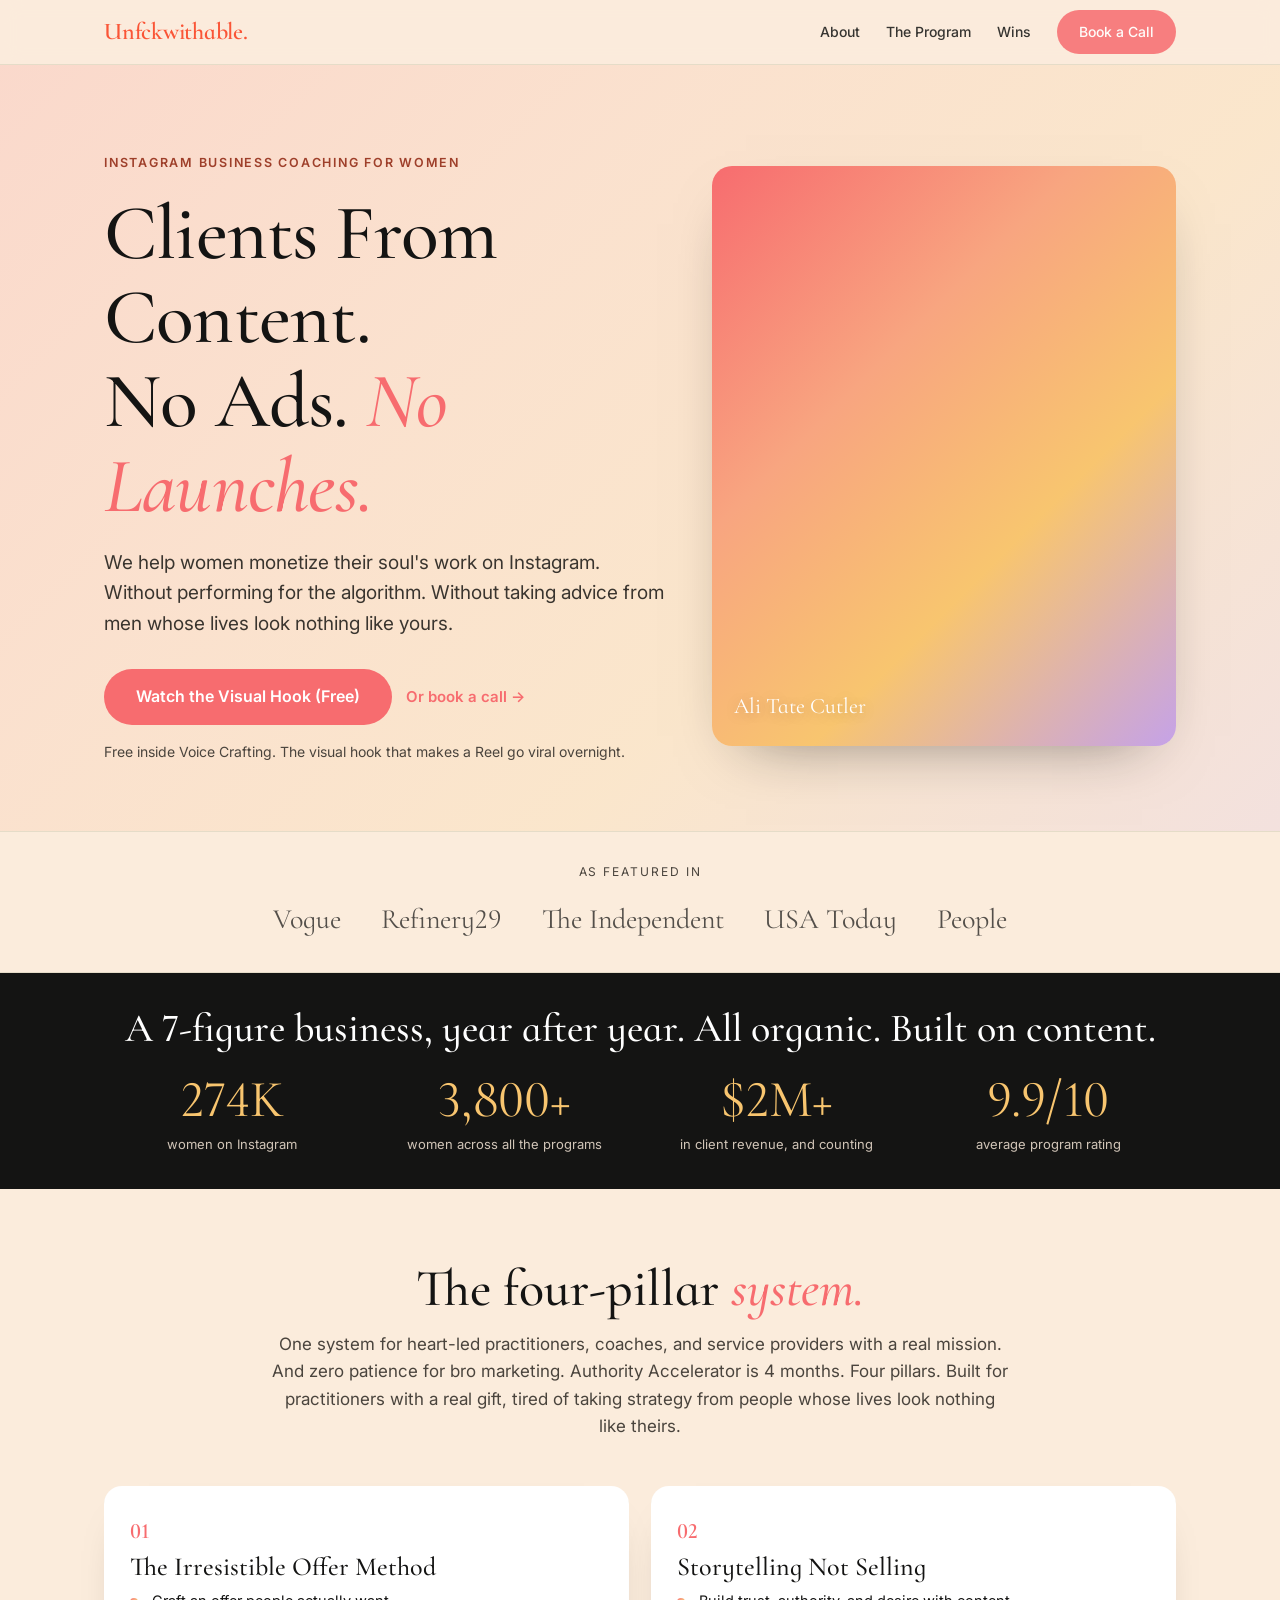
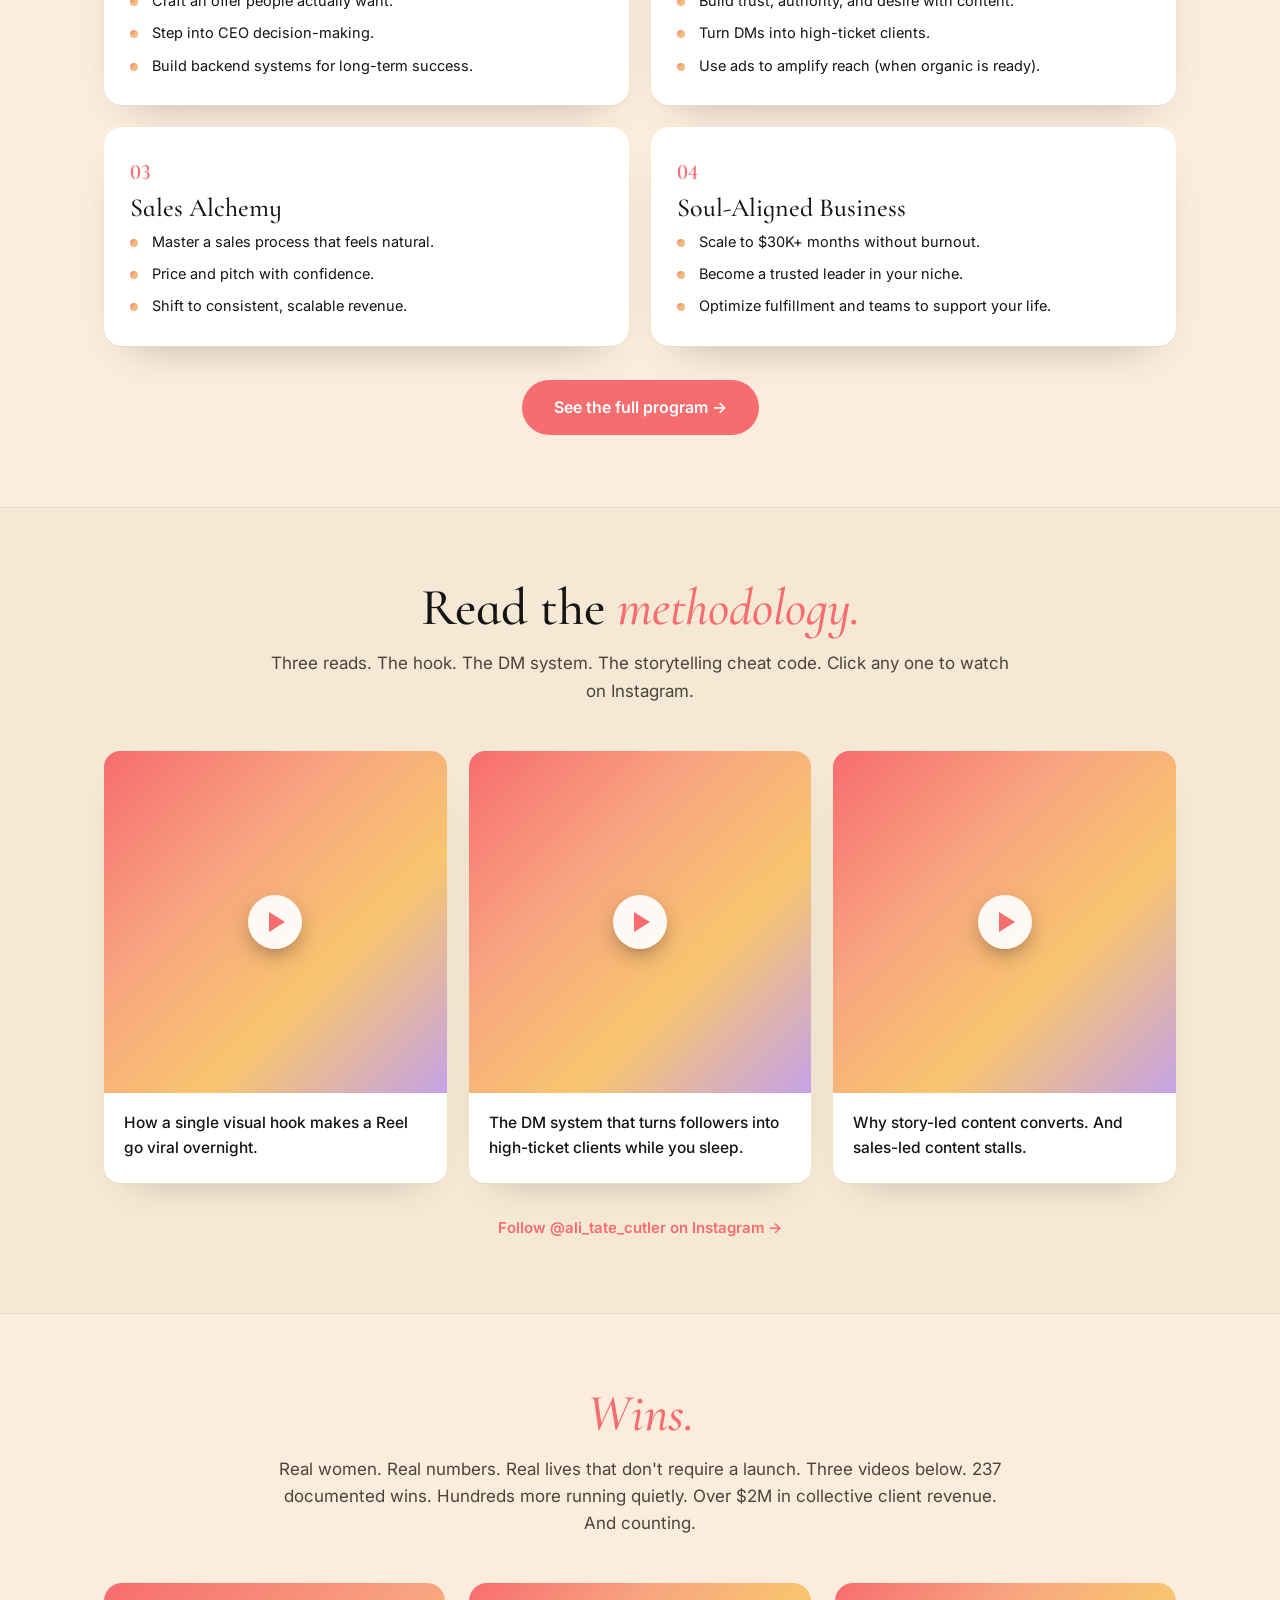
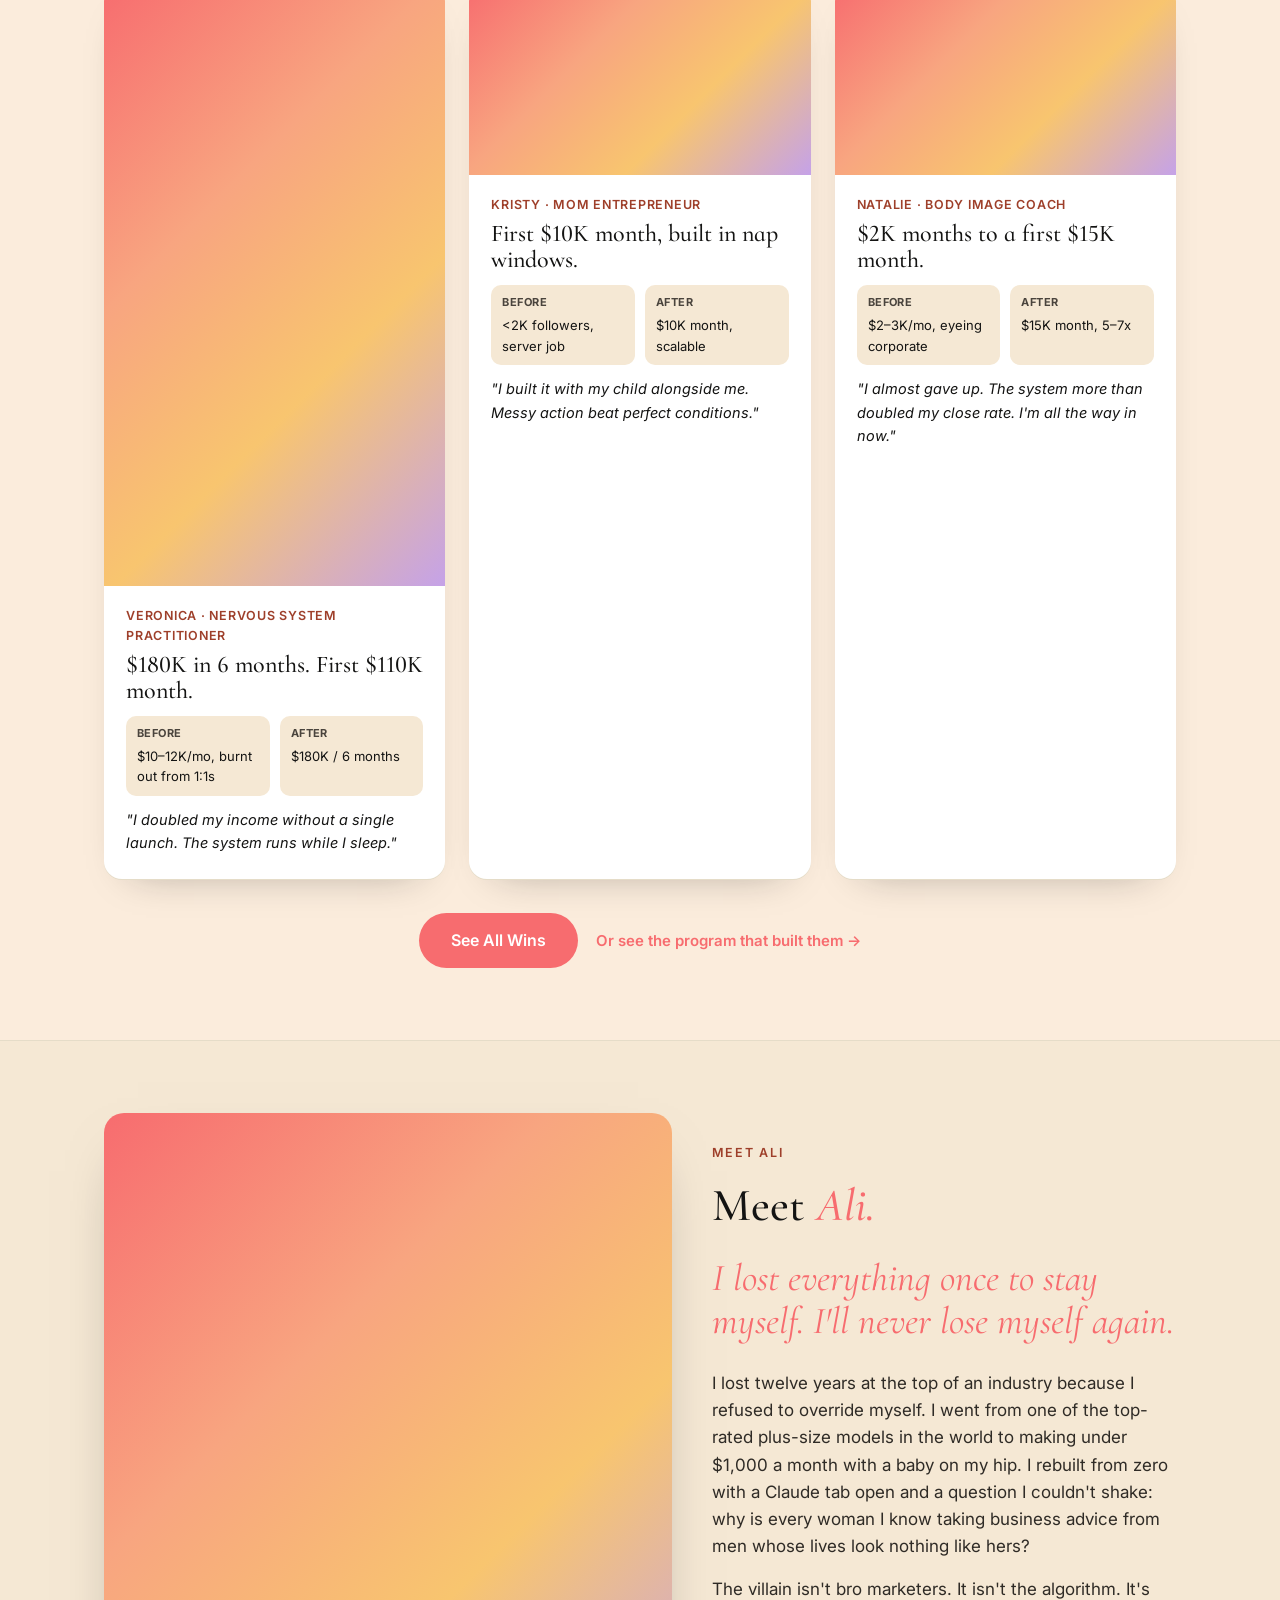
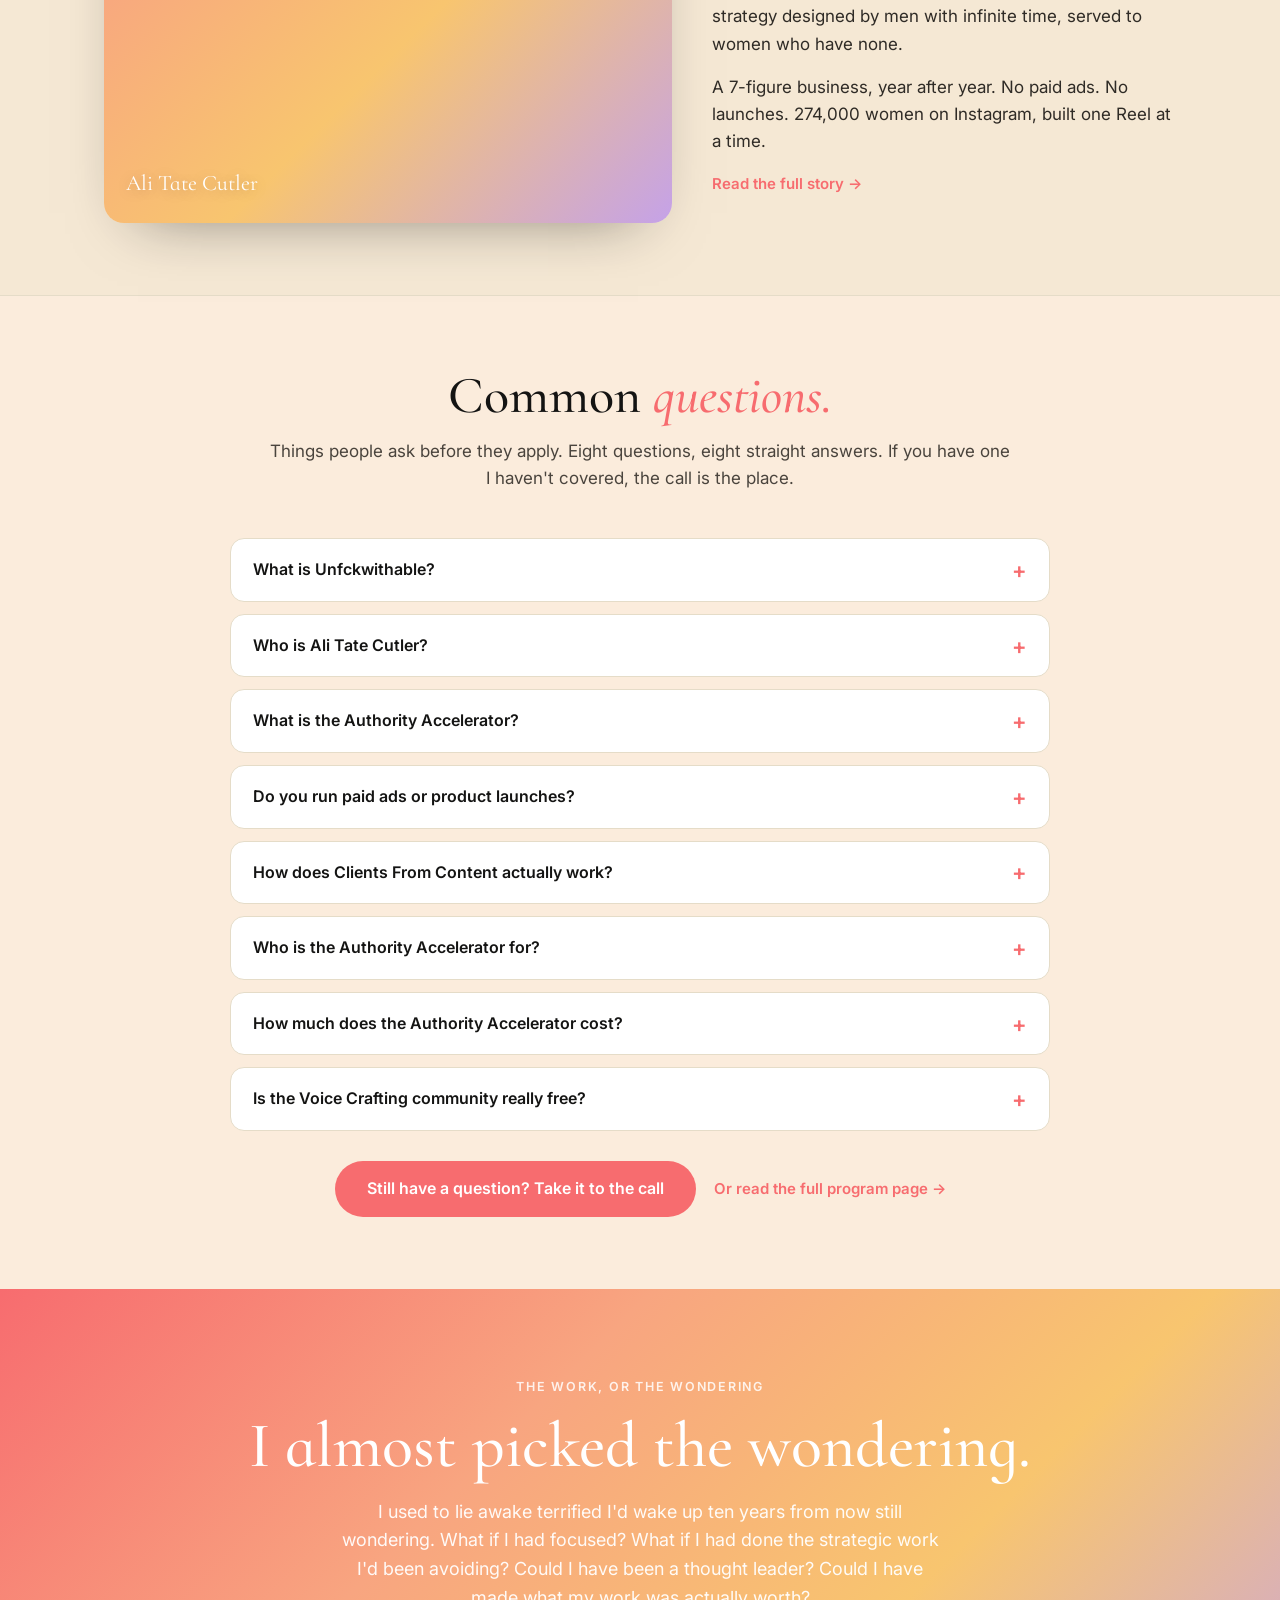
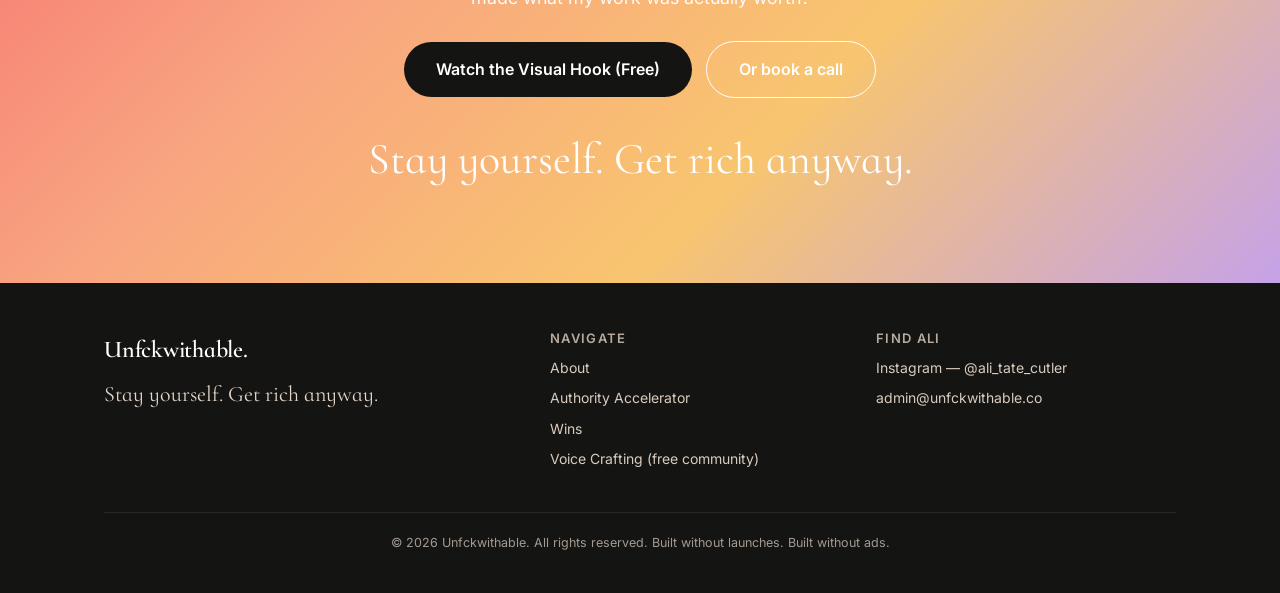
==== index.html @ 618f8e87 "Add files via upload" ====
<!DOCTYPE html>
<html lang="en">
<head>
<meta charset="utf-8">
<meta name="viewport" content="width=device-width, initial-scale=1">
<title>Clients From Content. No Ads. No Launches. | Unfckwithable.</title>
<meta name="description" content="Ali Tate Cutler is the Instagram business coach who built a 7-figure business without ads or launches. Get clients from content. Free training inside.">
<link rel="canonical" href="https://unfckwithable.co/">
<meta name="robots" content="index, follow, max-image-preview:large">
<meta property="og:type" content="website">
<meta property="og:site_name" content="Unfckwithable.">
<meta property="og:title" content="Clients From Content. No Ads. No Launches.">
<meta property="og:description" content="We help women monetize their soul's work on Instagram. No launches. No ads. Over $2M in collective client revenue.">
<meta property="og:url" content="https://unfckwithable.co/">
<meta property="og:image" content="https://unfckwithable.co/og/home.jpg">
<meta name="twitter:card" content="summary_large_image">
<link rel="preconnect" href="https://fonts.googleapis.com">
<link rel="preconnect" href="https://fonts.gstatic.com" crossorigin>
<link href="https://fonts.googleapis.com/css2?family=Cormorant+Infant:ital,wght@0,400;0,500;0,600;1,400;1,500&family=Inter:wght@400;500;600;700&display=swap" rel="stylesheet">
<link rel="stylesheet" href="/styles.css">
<script type="application/ld+json">
{
  "@context":"https://schema.org",
  "@graph":[
    {"@type":"Organization","@id":"https://unfckwithable.co/#organization","name":"Unfckwithable.","url":"https://unfckwithable.co","email":"admin@unfckwithable.co","description":"Instagram-led business school for women. We help women monetize their soul's work on Instagram without launches and without ads.","founder":{"@type":"Person","@id":"https://unfckwithable.co/about#ali"},"sameAs":["https://instagram.com/ali_tate_cutler"]},
    {"@type":"Person","@id":"https://unfckwithable.co/about#ali","name":"Ali Tate Cutler","alternateName":["Ali Tate","Ali Cutler"],"jobTitle":"Instagram Business Coach, Founder of Unfckwithable","description":"Instagram business coach who built a 7-figure business without paid ads or product launches. Former top plus-size model, part of the first wave of Victoria's Secret models expanding their image, featured in Vogue, Refinery29, The Independent, USA Today, and People.","knowsAbout":["Instagram marketing","content marketing","women entrepreneurship","organic lead generation","personal branding"],"worksFor":{"@id":"https://unfckwithable.co/#organization"},"sameAs":["https://instagram.com/ali_tate_cutler"]},
    {"@type":"WebSite","@id":"https://unfckwithable.co/#website","url":"https://unfckwithable.co","name":"Unfckwithable.","publisher":{"@id":"https://unfckwithable.co/#organization"}},
    {"@type":"FAQPage","mainEntity":[
      {"@type":"Question","name":"What is Unfckwithable?","acceptedAnswer":{"@type":"Answer","text":"Unfckwithable is a sovereignty brand for women operators. It's an Instagram-led business school where women learn to monetize their soul's work without launching, running ads, or performing for the algorithm. Founded by Ali Tate Cutler."}},
      {"@type":"Question","name":"Who is Ali Tate Cutler?","acceptedAnswer":{"@type":"Answer","text":"Ali Tate Cutler is the Instagram business coach who built Unfckwithable to a 7-figure business in 24 months without paid ads or product launches. She has 274,000 women on Instagram and runs the Authority Accelerator program. Featured in Vogue, Refinery29, The Independent, USA Today, and People."}},
      {"@type":"Question","name":"What is the Authority Accelerator?","acceptedAnswer":{"@type":"Answer","text":"Authority Accelerator is a 4-month Instagram business coaching program for women solopreneurs. It is built around four pillars: The Irresistible Offer Method, Storytelling Not Selling, Sales Alchemy, and Soul-Aligned Business. 300+ women have completed it with a 9.9/10 average rating."}},
      {"@type":"Question","name":"Do you run paid ads or product launches?","acceptedAnswer":{"@type":"Answer","text":"No. The entire Unfckwithable brand was built without paid ads and without launches. Clients come from content, not from launches."}},
      {"@type":"Question","name":"How does Clients From Content actually work?","acceptedAnswer":{"@type":"Answer","text":"Clients From Content is the no-launch operating model used inside Authority Accelerator. The four pillars work together: an irresistible offer, story-led content, sales without bro marketing, and a soul-aligned business that scales. Sales calls come directly from content. No launches. No ads."}},
      {"@type":"Question","name":"Who is the Authority Accelerator for?","acceptedAnswer":{"@type":"Answer","text":"Heart-led practitioners, coaches, and service providers with a real gift. Coaches, healers, somatic practitioners, fertility specialists, copywriters, designers, and consultants with at least one paying client behind them."}},
      {"@type":"Question","name":"How much does the Authority Accelerator cost?","acceptedAnswer":{"@type":"Answer","text":"Pricing is shared on the call. The program is application-based. Apply through the form on the program page and we send the qualifying questionnaire before the call."}},
      {"@type":"Question","name":"Is the Voice Crafting community really free?","acceptedAnswer":{"@type":"Answer","text":"Yes. Voice Crafting is the free Skool community where Ali shares trainings including The Visual Hook, Front Door / Back Door messaging, and Storytelling Not Selling. 3,500+ women are inside. No credit card required."}}
    ]}
  ]
}
</script>
</head>
<body>

<nav class="site">
  <div class="nav-in">
    <a href="/" class="mark">Unfckwithable.</a>
    <button class="navtoggle" aria-label="Menu">&#9776;</button>
    <div class="nav-links">
      <a href="/about">About</a>
      <a href="/authority-accelerator">The Program</a>
      <a href="/wins">Wins</a>
      <a href="https://api.leadconnectorhq.com/widget/bookings/alexandra-discovery-45min" class="btn nav-cta">Book a Call</a>
    </div>
  </div>
</nav>

<header class="hero">
  <div class="wrap">
    <div class="hero-grid">
      <div>
        <span class="eyebrow">Instagram business coaching for women</span>
        <h1>Clients From Content.<br>No Ads. <span class="accent">No Launches.</span></h1>
        <p class="sub">We help women monetize their soul's work on Instagram. Without performing for the algorithm. Without taking advice from men whose lives look nothing like yours.</p>
        <div class="hero-cta">
          <a href="https://www.skool.com/voicecrafting-3564/about" class="btn btn-lg">Watch the Visual Hook (Free)</a>
          <a href="https://api.leadconnectorhq.com/widget/bookings/alexandra-discovery-45min" class="textlink">Or book a call &rarr;</a>
        </div>
        <p class="hero-note">Free inside Voice Crafting. The visual hook that makes a Reel go viral overnight.</p>
      </div>
      <div class="portrait">
        <img src="/photos/cutouts/desert-mom-baby-hero.webp" alt="Ali Tate Cutler, founder of Unfckwithable, holding her son in the desert">
        <div class="ph"><span>Ali Tate Cutler</span></div>
      </div>
    </div>
  </div>
</header>

<div class="press">
  <div class="wrap">
    <div class="label">As featured in</div>
    <div class="press-logos"><span>Vogue</span><span>Refinery29</span><span>The Independent</span><span>USA Today</span><span>People</span></div>
  </div>
</div>

<div class="proof">
  <div class="wrap">
    <h2>A 7-figure business, year after year. All organic. Built on content.</h2>
    <div class="proof-grid">
      <div><div class="n">274K</div><div class="l">women on Instagram</div></div>
      <div><div class="n">3,800+</div><div class="l">women across all the programs</div></div>
      <div><div class="n">$2M+</div><div class="l">in client revenue, and counting</div></div>
      <div><div class="n">9.9/10</div><div class="l">average program rating</div></div>
    </div>
  </div>
</div>

<section>
  <div class="wrap">
    <div class="sec-head">
      <h2>The four-pillar <span class="accent">system.</span></h2>
      <p>One system for heart-led practitioners, coaches, and service providers with a real mission. And zero patience for bro marketing. Authority Accelerator is 4 months. Four pillars. Built for practitioners with a real gift, tired of taking strategy from people whose lives look nothing like theirs.</p>
    </div>
    <div class="pillars">
      <div class="pillar"><div class="pnum">01</div><h3>The Irresistible Offer Method</h3><ul><li>Craft an offer people actually want.</li><li>Step into CEO decision-making.</li><li>Build backend systems for long-term success.</li></ul></div>
      <div class="pillar"><div class="pnum">02</div><h3>Storytelling Not Selling</h3><ul><li>Build trust, authority, and desire with content.</li><li>Turn DMs into high-ticket clients.</li><li>Use ads to amplify reach (when organic is ready).</li></ul></div>
      <div class="pillar"><div class="pnum">03</div><h3>Sales Alchemy</h3><ul><li>Master a sales process that feels natural.</li><li>Price and pitch with confidence.</li><li>Shift to consistent, scalable revenue.</li></ul></div>
      <div class="pillar"><div class="pnum">04</div><h3>Soul-Aligned Business</h3><ul><li>Scale to $30K+ months without burnout.</li><li>Become a trusted leader in your niche.</li><li>Optimize fulfillment and teams to support your life.</li></ul></div>
    </div>
    <div class="center" style="margin-top:34px"><a href="/authority-accelerator" class="btn btn-lg">See the full program &rarr;</a></div>
  </div>
</section>

<section class="bone">
  <div class="wrap">
    <div class="sec-head">
      <h2>Read the <span class="accent">methodology.</span></h2>
      <p>Three reads. The hook. The DM system. The storytelling cheat code. Click any one to watch on Instagram.</p>
    </div>
    <div class="reads">
      <a class="read" href="https://www.instagram.com/reel/DOtOSGQjtVx/"><div class="rimg"><img src="/photos/approved/ivory-pinstripe.jpg" alt="Ali Tate Cutler in an ivory pinstripe suit"><div class="rplay"></div></div><div class="rbody">How a single visual hook makes a Reel go viral overnight.</div></a>
      <a class="read" href="https://www.instagram.com/reel/DWzDg2oDr4M/"><div class="rimg"><img src="/photos/approved/black-bustier-stairs.jpg" alt="Ali Tate Cutler in a black bustier on pine stairs"><div class="rplay"></div></div><div class="rbody">The DM system that turns followers into high-ticket clients while you sleep.</div></a>
      <a class="read" href="https://www.instagram.com/reel/DTN48PsDm6d/"><div class="rimg"><img src="/photos/approved/denim-boots-studio.jpg" alt="Ali Tate Cutler in a denim shirt and boots, studio editorial"><div class="rplay"></div></div><div class="rbody">Why story-led content converts. And sales-led content stalls.</div></a>
    </div>
    <div class="center" style="margin-top:32px"><a href="https://instagram.com/ali_tate_cutler" class="textlink">Follow @ali_tate_cutler on Instagram &rarr;</a></div>
  </div>
</section>

<section>
  <div class="wrap">
    <div class="sec-head">
      <h2><span class="accent">Wins.</span></h2>
      <p>Real women. Real numbers. Real lives that don't require a launch. Three videos below. 237 documented wins. Hundreds more running quietly. Over $2M in collective client revenue. And counting.</p>
    </div>
    <div class="wins3">
      <article class="wincard">
        <div class="media" style="aspect-ratio:1280/2261"><iframe loading="lazy" src="https://player.vimeo.com/video/1113634108?h=72a4a84b4d&title=0&byline=0&portrait=0&dnt=1" title="Veronica case study" allow="fullscreen; picture-in-picture" allowfullscreen></iframe></div>
        <div class="body"><div class="who">Veronica &middot; Nervous System Practitioner</div><h3>$180K in 6 months. First $110K month.</h3><div class="ba"><div><span class="k">Before</span>$10&ndash;12K/mo, burnt out from 1:1s</div><div><span class="k">After</span>$180K / 6 months</div></div><div class="quote">"I doubled my income without a single launch. The system runs while I sleep."</div></div>
      </article>
      <article class="wincard">
        <div class="media"><iframe loading="lazy" src="https://player.vimeo.com/video/1176052543?h=6fcefdecab&title=0&byline=0&portrait=0&dnt=1" title="Kristy case study" allow="fullscreen; picture-in-picture" allowfullscreen></iframe></div>
        <div class="body"><div class="who">Kristy &middot; Mom Entrepreneur</div><h3>First $10K month, built in nap windows.</h3><div class="ba"><div><span class="k">Before</span>&lt;2K followers, server job</div><div><span class="k">After</span>$10K month, scalable</div></div><div class="quote">"I built it with my child alongside me. Messy action beat perfect conditions."</div></div>
      </article>
      <article class="wincard">
        <div class="media"><iframe loading="lazy" src="https://player.vimeo.com/video/1184960800?h=1714ccabae&title=0&byline=0&portrait=0&dnt=1" title="Natalie case study" allow="fullscreen; picture-in-picture" allowfullscreen></iframe></div>
        <div class="body"><div class="who">Natalie &middot; Body Image Coach</div><h3>$2K months to a first $15K month.</h3><div class="ba"><div><span class="k">Before</span>$2&ndash;3K/mo, eyeing corporate</div><div><span class="k">After</span>$15K month, 5&ndash;7x</div></div><div class="quote">"I almost gave up. The system more than doubled my close rate. I'm all the way in now."</div></div>
      </article>
    </div>
    <div class="center" style="margin-top:34px">
      <a href="/wins" class="btn btn-lg">See All Wins</a>
      <a href="/authority-accelerator" class="textlink" style="margin-left:14px">Or see the program that built them &rarr;</a>
    </div>
  </div>
</section>

<section class="bone">
  <div class="wrap">
    <div class="hero-grid">
      <div class="portrait">
        <img src="/photos/approved/emerald-green-kids.jpg" alt="Ali Tate Cutler in an emerald green dress with her two children">
        <div class="ph"><span>Ali Tate Cutler</span></div>
      </div>
      <div class="prose">
        <span class="eyebrow">Meet Ali</span>
        <h2>Meet <span class="accent">Ali.</span></h2>
        <p class="pull">I lost everything once to stay myself. I'll never lose myself again.</p>
        <p>I lost twelve years at the top of an industry because I refused to override myself. I went from one of the top-rated plus-size models in the world to making under $1,000 a month with a baby on my hip. I rebuilt from zero with a Claude tab open and a question I couldn't shake: why is every woman I know taking business advice from men whose lives look nothing like hers?</p>
        <p>The villain isn't bro marketers. It isn't the algorithm. It's strategy designed by men with infinite time, served to women who have none.</p>
        <p>A 7-figure business, year after year. No paid ads. No launches. 274,000 women on Instagram, built one Reel at a time.</p>
        <a href="/about" class="textlink">Read the full story &rarr;</a>
      </div>
    </div>
  </div>
</section>

<section>
  <div class="wrap">
    <div class="sec-head">
      <h2>Common <span class="accent">questions.</span></h2>
      <p>Things people ask before they apply. Eight questions, eight straight answers. If you have one I haven't covered, the call is the place.</p>
    </div>
    <div class="faq">
      <details><summary>What is Unfckwithable?</summary><div class="fa">Unfckwithable is a sovereignty brand for women operators. It's an Instagram-led business school where women learn to monetize their soul's work without launching, running ads, or performing for the algorithm. Founded by Ali Tate Cutler.</div></details>
      <details><summary>Who is Ali Tate Cutler?</summary><div class="fa">Ali Tate Cutler is the Instagram business coach who built Unfckwithable to a 7-figure business in 24 months without paid ads or product launches. She has 274,000 women on Instagram and runs the Authority Accelerator program. Featured in Vogue, Refinery29, The Independent, USA Today, and People.</div></details>
      <details><summary>What is the Authority Accelerator?</summary><div class="fa">Authority Accelerator is a 4-month Instagram business coaching program for women solopreneurs. It is built around four pillars: The Irresistible Offer Method, Storytelling Not Selling, Sales Alchemy, and Soul-Aligned Business. 300+ women have completed it with a 9.9/10 average rating.</div></details>
      <details><summary>Do you run paid ads or product launches?</summary><div class="fa">No. The entire Unfckwithable brand was built without paid ads and without launches. Clients come from content, not from launches.</div></details>
      <details><summary>How does Clients From Content actually work?</summary><div class="fa">Clients From Content is the no-launch operating model used inside Authority Accelerator. The four pillars work together: an irresistible offer, story-led content, sales without bro marketing, and a soul-aligned business that scales. Sales calls come directly from content. No launches. No ads.</div></details>
      <details><summary>Who is the Authority Accelerator for?</summary><div class="fa">Heart-led practitioners, coaches, and service providers with a real gift. Coaches, healers, somatic practitioners, fertility specialists, copywriters, designers, and consultants with at least one paying client behind them.</div></details>
      <details><summary>How much does the Authority Accelerator cost?</summary><div class="fa">Pricing is shared on the call. The program is application-based. Apply through the form on the program page and we send the qualifying questionnaire before the call.</div></details>
      <details><summary>Is the Voice Crafting community really free?</summary><div class="fa">Yes. Voice Crafting is the free Skool community where Ali shares trainings including The Visual Hook, Front Door / Back Door messaging, and Storytelling Not Selling. 3,500+ women are inside. No credit card required.</div></details>
    </div>
    <div class="center" style="margin-top:30px">
      <a href="https://go2.unfckwithable.co/widget/form/YXgGKZpYQxDi7FWTIc5Y?notrack=yo" class="btn btn-lg">Still have a question? Take it to the call</a>
      <a href="/authority-accelerator" class="textlink" style="margin-left:14px">Or read the full program page &rarr;</a>
    </div>
  </div>
</section>

<div class="final">
  <div class="wrap">
    <span class="eyebrow-c" style="color:rgba(255,255,255,.85)">The work, or the wondering</span>
    <h2>I almost picked the wondering.</h2>
    <p>I used to lie awake terrified I'd wake up ten years from now still wondering. What if I had focused? What if I had done the strategic work I'd been avoiding? Could I have been a thought leader? Could I have made what my work was actually worth?</p>
    <div class="hero-cta">
      <a href="https://www.skool.com/voicecrafting-3564/about" class="btn btn-lg btn-dark">Watch the Visual Hook (Free)</a>
      <a href="https://api.leadconnectorhq.com/widget/bookings/alexandra-discovery-45min" class="btn btn-lg btn-ghost">Or book a call</a>
    </div>
    <div class="tagline">Stay yourself. Get rich anyway.</div>
  </div>
</div>

<footer class="site">
  <div class="wrap">
    <div class="fgrid">
      <div>
        <div class="mark">Unfckwithable.</div>
        <div class="ftag">Stay yourself. Get rich anyway.</div>
      </div>
      <div>
        <h4>Navigate</h4>
        <a href="/about">About</a>
        <a href="/authority-accelerator">Authority Accelerator</a>
        <a href="/wins">Wins</a>
        <a href="https://www.skool.com/voicecrafting-3564/about">Voice Crafting (free community)</a>
      </div>
      <div>
        <h4>Find Ali</h4>
        <a href="https://instagram.com/ali_tate_cutler">Instagram &mdash; @ali_tate_cutler</a>
        <a href="mailto:admin@unfckwithable.co">admin@unfckwithable.co</a>
      </div>
    </div>
    <div class="fbar">&copy; 2026 Unfckwithable. All rights reserved. Built without launches. Built without ads.</div>
  </div>
</footer>

<script src="/script.js"></script>
</body>
</html>
---- styles.css ----
/* ============================================================
   Unfckwithable. — shared site styles
   Palette v2 (gradient sunset). Cormorant Infant + Inter.
   ============================================================ */
:root{
  --coral:#F76C6F; --peach:#F8A580; --sunset:#F8C56F; --lavender:#C5A2E8;
  --plum:#7E4F7B; --cream:#FBECDC; --ink:#141413; --terracotta:#9E3F2A;
  --bone:#F5E8D4; --edge:#E5DCC8; --poppy:#FA5537;
  --grad:linear-gradient(135deg,#F76C6F 0%,#F8A580 35%,#F8C56F 65%,#C5A2E8 100%);
  --muted:#4a443d;
}
*{box-sizing:border-box;margin:0;padding:0}
html{scroll-behavior:smooth}
body{font-family:'Inter',system-ui,-apple-system,sans-serif;background:var(--cream);color:var(--ink);line-height:1.6;-webkit-font-smoothing:antialiased}
h1,h2,h3,h4,.serif{font-family:'Cormorant Infant',Georgia,serif;font-weight:500;line-height:1.08}
a{color:inherit}
img{max-width:100%;display:block}
.wrap{max-width:1120px;margin:0 auto;padding:0 24px}
.narrow{max-width:760px;margin:0 auto;padding:0 24px}
.accent{font-style:italic;color:var(--coral)}
.center{text-align:center}

/* NAV */
nav.site{position:sticky;top:0;z-index:50;background:rgba(251,236,220,.9);backdrop-filter:blur(10px);border-bottom:1px solid var(--edge)}
.nav-in{display:flex;align-items:center;justify-content:space-between;height:64px;max-width:1120px;margin:0 auto;padding:0 24px}
.mark{font-family:'Cormorant Infant',serif;font-size:24px;font-weight:600;color:var(--poppy);letter-spacing:-.01em;text-decoration:none}
.nav-links{display:flex;gap:26px;align-items:center}
.nav-links a{font-size:14px;font-weight:500;text-decoration:none;opacity:.85}
.nav-links a:hover{opacity:1;color:var(--coral)}
.nav-links a.here{color:var(--coral);opacity:1}
.btn{display:inline-block;background:var(--coral);color:#fff;font-weight:600;font-size:14px;padding:11px 22px;border-radius:999px;text-decoration:none;transition:background .2s,transform .2s;cursor:pointer;border:0}
.btn:hover{background:var(--plum);transform:translateY(-1px)}
.btn-lg{font-size:16px;padding:15px 32px}
.btn-ghost{background:transparent;color:var(--ink);border:1.5px solid var(--ink)}
.btn-ghost:hover{background:var(--ink);color:var(--cream)}
.btn-dark{background:var(--ink);color:#fff}
.btn-dark:hover{background:#000}
.nav-cta{display:none}
@media(min-width:760px){.nav-cta{display:inline-block}}
.navtoggle{display:none}

/* HERO */
.hero{position:relative;overflow:hidden;padding:84px 0 68px}
.hero::before{content:"";position:absolute;inset:0;background:var(--grad);opacity:.15;z-index:0}
.hero .wrap{position:relative;z-index:1}
.hero.center-hero{text-align:center}
.hero-grid{display:grid;grid-template-columns:1fr;gap:40px;align-items:center}
@media(min-width:900px){.hero-grid{grid-template-columns:1.1fr .9fr}}
.eyebrow{display:inline-block;font-size:12.5px;font-weight:600;letter-spacing:.14em;text-transform:uppercase;color:var(--terracotta);margin-bottom:18px}
h1{font-size:clamp(42px,6.4vw,78px);letter-spacing:-.01em}
.hero p.sub{max-width:640px;margin:20px 0 0;font-size:19px;color:#3a352f}
.center-hero p.sub{margin-left:auto;margin-right:auto}
.hero-cta{margin-top:30px;display:flex;gap:14px;flex-wrap:wrap;align-items:center}
.center-hero .hero-cta{justify-content:center}
.hero-note{margin-top:16px;font-size:14px;color:var(--muted)}
.center-hero .hero-note{max-width:520px;margin-left:auto;margin-right:auto}
.textlink{font-size:15px;font-weight:600;color:var(--coral);text-decoration:none}
.textlink:hover{color:var(--plum)}

/* PORTRAIT (with graceful gradient fallback) */
.portrait{position:relative;border-radius:20px;overflow:hidden;background:var(--grad);aspect-ratio:4/5;box-shadow:0 24px 60px -34px rgba(20,20,19,.55)}
.portrait img{width:100%;height:100%;object-fit:cover;object-position:center 22%}
.portrait.noimg img{display:none}
.portrait .ph{position:absolute;inset:0;display:none;align-items:flex-end;padding:22px;color:#fff;font-family:'Cormorant Infant',serif;font-size:22px;text-shadow:0 2px 14px rgba(0,0,0,.25)}
.portrait.noimg .ph{display:flex}

/* PROOF BAR */
.proof{background:var(--ink);color:var(--cream);padding:34px 0}
.proof h2{color:#fff;text-align:center;font-size:clamp(26px,3.4vw,40px);margin-bottom:24px;font-weight:500}
.proof-grid{display:grid;grid-template-columns:repeat(2,1fr);gap:26px 16px;text-align:center}
@media(min-width:760px){.proof-grid{grid-template-columns:repeat(4,1fr)}}
.proof .n{font-family:'Cormorant Infant',serif;font-size:clamp(36px,5vw,52px);color:var(--sunset);line-height:1}
.proof .l{font-size:13px;opacity:.82;margin-top:8px}

/* SECTION */
section{padding:72px 0}
.sec-head{text-align:center;max-width:740px;margin:0 auto 46px}
.sec-head h2{font-size:clamp(32px,4.4vw,52px)}
.sec-head p{margin-top:14px;font-size:17px;color:var(--muted)}
.bone{background:var(--bone);border-top:1px solid var(--edge);border-bottom:1px solid var(--edge)}
.eyebrow-c{display:block;text-align:center;font-size:12.5px;font-weight:600;letter-spacing:.14em;text-transform:uppercase;color:var(--terracotta);margin-bottom:14px}

/* PRESS BAR */
.press{padding:30px 0;border-top:1px solid var(--edge);border-bottom:1px solid var(--edge);background:var(--cream)}
.press .label{text-align:center;font-size:12px;letter-spacing:.16em;text-transform:uppercase;color:var(--muted);margin-bottom:16px}
.press-logos{display:flex;flex-wrap:wrap;gap:14px 40px;justify-content:center;align-items:center}
.press-logos span{font-family:'Cormorant Infant',serif;font-size:clamp(20px,2.4vw,28px);color:var(--ink);opacity:.72}

/* PILLARS */
.pillars{display:grid;grid-template-columns:1fr;gap:22px}
@media(min-width:680px){.pillars{grid-template-columns:repeat(2,1fr)}}
.pillar{background:#fff;border-radius:18px;padding:28px 26px;box-shadow:0 1px 0 var(--edge),0 20px 44px -30px rgba(20,20,19,.4)}
.pillar .pnum{font-family:'Cormorant Infant',serif;font-size:22px;color:var(--coral);font-weight:600}
.pillar h3{font-size:26px;margin:4px 0 8px}
.pillar .plead{font-size:15px;color:var(--muted);margin-bottom:14px}
.pillar ul{list-style:none;display:flex;flex-direction:column;gap:9px}
.pillar li{position:relative;padding-left:22px;font-size:14.5px}
.pillar li::before{content:"";position:absolute;left:0;top:9px;width:8px;height:8px;border-radius:50%;background:var(--grad)}
.pillar .outcome{margin-top:14px;padding-top:14px;border-top:1px solid var(--edge);font-size:14px;font-style:italic;color:var(--ink)}

/* READS / methodology cards */
.reads{display:grid;grid-template-columns:1fr;gap:22px}
@media(min-width:760px){.reads{grid-template-columns:repeat(3,1fr)}}
.read{display:block;background:#fff;border-radius:16px;overflow:hidden;text-decoration:none;box-shadow:0 1px 0 var(--edge),0 18px 40px -30px rgba(20,20,19,.4);transition:transform .2s}
.read:hover{transform:translateY(-4px)}
.read .rimg{position:relative;aspect-ratio:1/1;background:var(--grad);overflow:hidden}
.read .rimg img{width:100%;height:100%;object-fit:cover}
.read .rimg.noimg img{display:none}
.read .rplay{position:absolute;left:50%;top:50%;transform:translate(-50%,-50%);width:54px;height:54px;border-radius:50%;background:rgba(255,255,255,.92);display:flex;align-items:center;justify-content:center;box-shadow:0 8px 22px -6px rgba(20,20,19,.5)}
.read .rplay::after{content:"";width:0;height:0;border-left:16px solid var(--coral);border-top:10px solid transparent;border-bottom:10px solid transparent;margin-left:4px}
.read .rbody{padding:18px 20px 22px;font-size:15.5px;font-weight:500}

/* WINS grid (homepage 3-up cards) */
.wins3{display:grid;grid-template-columns:1fr;gap:24px}
@media(min-width:820px){.wins3{grid-template-columns:repeat(3,1fr)}}
.wincard{background:#fff;border-radius:18px;overflow:hidden;box-shadow:0 1px 0 var(--edge),0 18px 40px -28px rgba(20,20,19,.4);display:flex;flex-direction:column}
.wincard .media{position:relative;width:100%;aspect-ratio:16/9;background:var(--grad);overflow:hidden;cursor:pointer}
.wincard .media iframe{position:absolute;inset:0;width:100%;height:100%;border:0}
.wincard .body{padding:20px 22px 24px}
.wincard .who{font-size:12.5px;font-weight:600;letter-spacing:.06em;text-transform:uppercase;color:var(--terracotta)}
.wincard h3{font-size:24px;margin:6px 0 12px}
.wincard .ba{display:flex;gap:10px;font-size:13px;margin-bottom:12px}
.wincard .ba div{flex:1;background:var(--bone);border-radius:10px;padding:9px 11px}
.wincard .ba .k{display:block;font-weight:700;color:var(--muted);font-size:11px;letter-spacing:.04em;text-transform:uppercase;margin-bottom:3px}
.wincard .quote{font-size:14.5px;font-style:italic;color:var(--ink)}

/* MASONRY (wins page) */
.masonry{column-count:1;column-gap:30px}
@media(min-width:640px){.masonry{column-count:2}}
@media(min-width:980px){.masonry{column-count:3}}
.vcard{break-inside:avoid;-webkit-column-break-inside:avoid;page-break-inside:avoid;display:inline-block;width:100%;margin:0 0 30px;background:#fff;border-radius:18px;overflow:hidden;box-shadow:0 1px 0 var(--edge),0 18px 40px -28px rgba(20,20,19,.4)}
.vcard .media{position:relative;width:100%;background:var(--grad);overflow:hidden}
.vcard .media iframe{position:absolute;inset:0;width:100%;height:100%;border:0}
.vcard .media.pending{display:flex;align-items:center;justify-content:center;text-align:center;color:#fff;aspect-ratio:16/9}
.vcard .media.pending .pname{font-family:'Cormorant Infant',serif;font-size:36px;font-weight:600;text-shadow:0 2px 14px rgba(0,0,0,.28)}
.ribbon{position:absolute;left:14px;top:14px;background:var(--plum);color:#fff;font-size:11px;font-weight:700;letter-spacing:.08em;text-transform:uppercase;padding:5px 10px;border-radius:6px;z-index:2}
.vcard .body{padding:20px 22px 24px}
.vcard .name{font-family:'Cormorant Infant',serif;font-size:27px;font-weight:600;line-height:1}
.vcard .niche{font-size:12.5px;font-weight:600;letter-spacing:.08em;text-transform:uppercase;color:var(--terracotta);margin:7px 0 12px}
.vcard .result{font-size:16.5px;font-weight:600}

/* STORY prose (about) */
.prose h2{font-size:clamp(30px,4vw,46px);margin:0 0 8px}
.prose h3{font-size:clamp(23px,2.8vw,30px);margin:34px 0 10px;color:var(--terracotta)}
.prose p{font-size:17px;color:#2f2b26;margin:0 0 16px}
.prose .pull{font-family:'Cormorant Infant',serif;font-size:clamp(26px,3.6vw,38px);color:var(--coral);font-style:italic;margin:26px 0;line-height:1.15}
.prose .lead{font-size:19px}

/* FAQ */
.faq{max-width:820px;margin:0 auto}
.faq details{background:#fff;border:1px solid var(--edge);border-radius:14px;margin-bottom:12px;overflow:hidden}
.faq summary{cursor:pointer;list-style:none;padding:18px 22px;font-weight:600;font-size:16px;display:flex;justify-content:space-between;gap:12px;align-items:center}
.faq summary::-webkit-details-marker{display:none}
.faq summary::after{content:"+";color:var(--coral);font-size:22px;line-height:1}
.faq details[open] summary::after{content:"\2013"}
.faq .fa{padding:0 22px 20px;font-size:15px;color:var(--muted)}

/* inline case-study "read full" accordion (wins) */
.rdetails{margin-top:14px;border-top:1px solid var(--edge);padding-top:12px}
.rdetails summary{cursor:pointer;font-size:13.5px;font-weight:600;color:var(--coral);list-style:none;display:flex;align-items:center;justify-content:space-between}
.rdetails summary::-webkit-details-marker{display:none}
.rdetails summary::after{content:"+";font-size:16px}
.rdetails[open] summary::after{content:"\2013"}
.rdetails .db{margin-top:12px;font-size:14px;color:var(--muted)}
.rdetails .db b{color:var(--ink)}
.rdetails .db p{margin-bottom:9px}

/* FINAL CTA */
.final{position:relative;overflow:hidden;color:#fff;text-align:center;padding:88px 0}
.final::before{content:"";position:absolute;inset:0;background:var(--grad);z-index:0}
.final .wrap{position:relative;z-index:1}
.final h2{font-size:clamp(38px,5.4vw,64px);color:#fff}
.final p{max-width:600px;margin:18px auto 0;font-size:18px;color:rgba(255,255,255,.94)}
.final .hero-cta{justify-content:center;margin-top:28px}
.final .btn-ghost{color:#fff;border-color:#fff}
.final .btn-ghost:hover{background:#fff;color:var(--ink)}
.tagline{font-family:'Cormorant Infant',serif;font-size:clamp(28px,4vw,44px);color:#fff;margin-top:26px}

/* FOOTER */
footer.site{background:var(--ink);color:var(--cream);padding:48px 0 40px}
footer.site .fgrid{display:grid;grid-template-columns:1fr;gap:26px;text-align:center}
@media(min-width:760px){footer.site .fgrid{grid-template-columns:1.4fr 1fr 1fr;text-align:left}}
footer.site .mark{color:#fff}
footer.site .ftag{font-family:'Cormorant Infant',serif;font-size:22px;margin-top:8px;opacity:.9}
footer.site h4{font-size:13px;letter-spacing:.1em;text-transform:uppercase;opacity:.7;margin-bottom:12px;font-family:'Inter',sans-serif;font-weight:600}
footer.site a{display:block;color:var(--cream);text-decoration:none;opacity:.85;font-size:14px;margin-bottom:8px}
footer.site a:hover{opacity:1;color:var(--sunset)}
footer.site .fbar{border-top:1px solid rgba(255,255,255,.14);margin-top:34px;padding-top:20px;text-align:center;font-size:12.5px;opacity:.62}
.updated{text-align:center;font-size:12.5px;color:var(--muted);padding:18px 0}

/* LIGHTBOX */
.lb{position:fixed;inset:0;z-index:100;background:rgba(20,20,19,.86);display:none;align-items:center;justify-content:center;padding:20px;backdrop-filter:blur(4px)}
.lb.open{display:flex}
.lb-inner{position:relative;width:100%;max-width:min(92vw,520px)}
.lb-frame{position:relative;width:100%;padding-top:177.78%;background:#000;border-radius:12px;overflow:hidden}
.lb-frame.land{padding-top:56.25%}
.lb-frame iframe{position:absolute;inset:0;width:100%;height:100%;border:0}
.lb-close{position:absolute;top:-46px;right:0;background:none;border:0;color:#fff;font-size:30px;cursor:pointer;line-height:1}

/* mobile nav */
@media(max-width:759px){
  .navtoggle{display:block;background:none;border:0;font-size:22px;cursor:pointer;color:var(--ink)}
  .nav-links{position:absolute;top:64px;left:0;right:0;background:var(--cream);border-bottom:1px solid var(--edge);flex-direction:column;gap:0;padding:8px 0;display:none}
  .nav-links.open{display:flex}
  .nav-links a{padding:12px 24px;width:100%}
  .nav-cta{display:inline-block;margin:10px 24px}
}
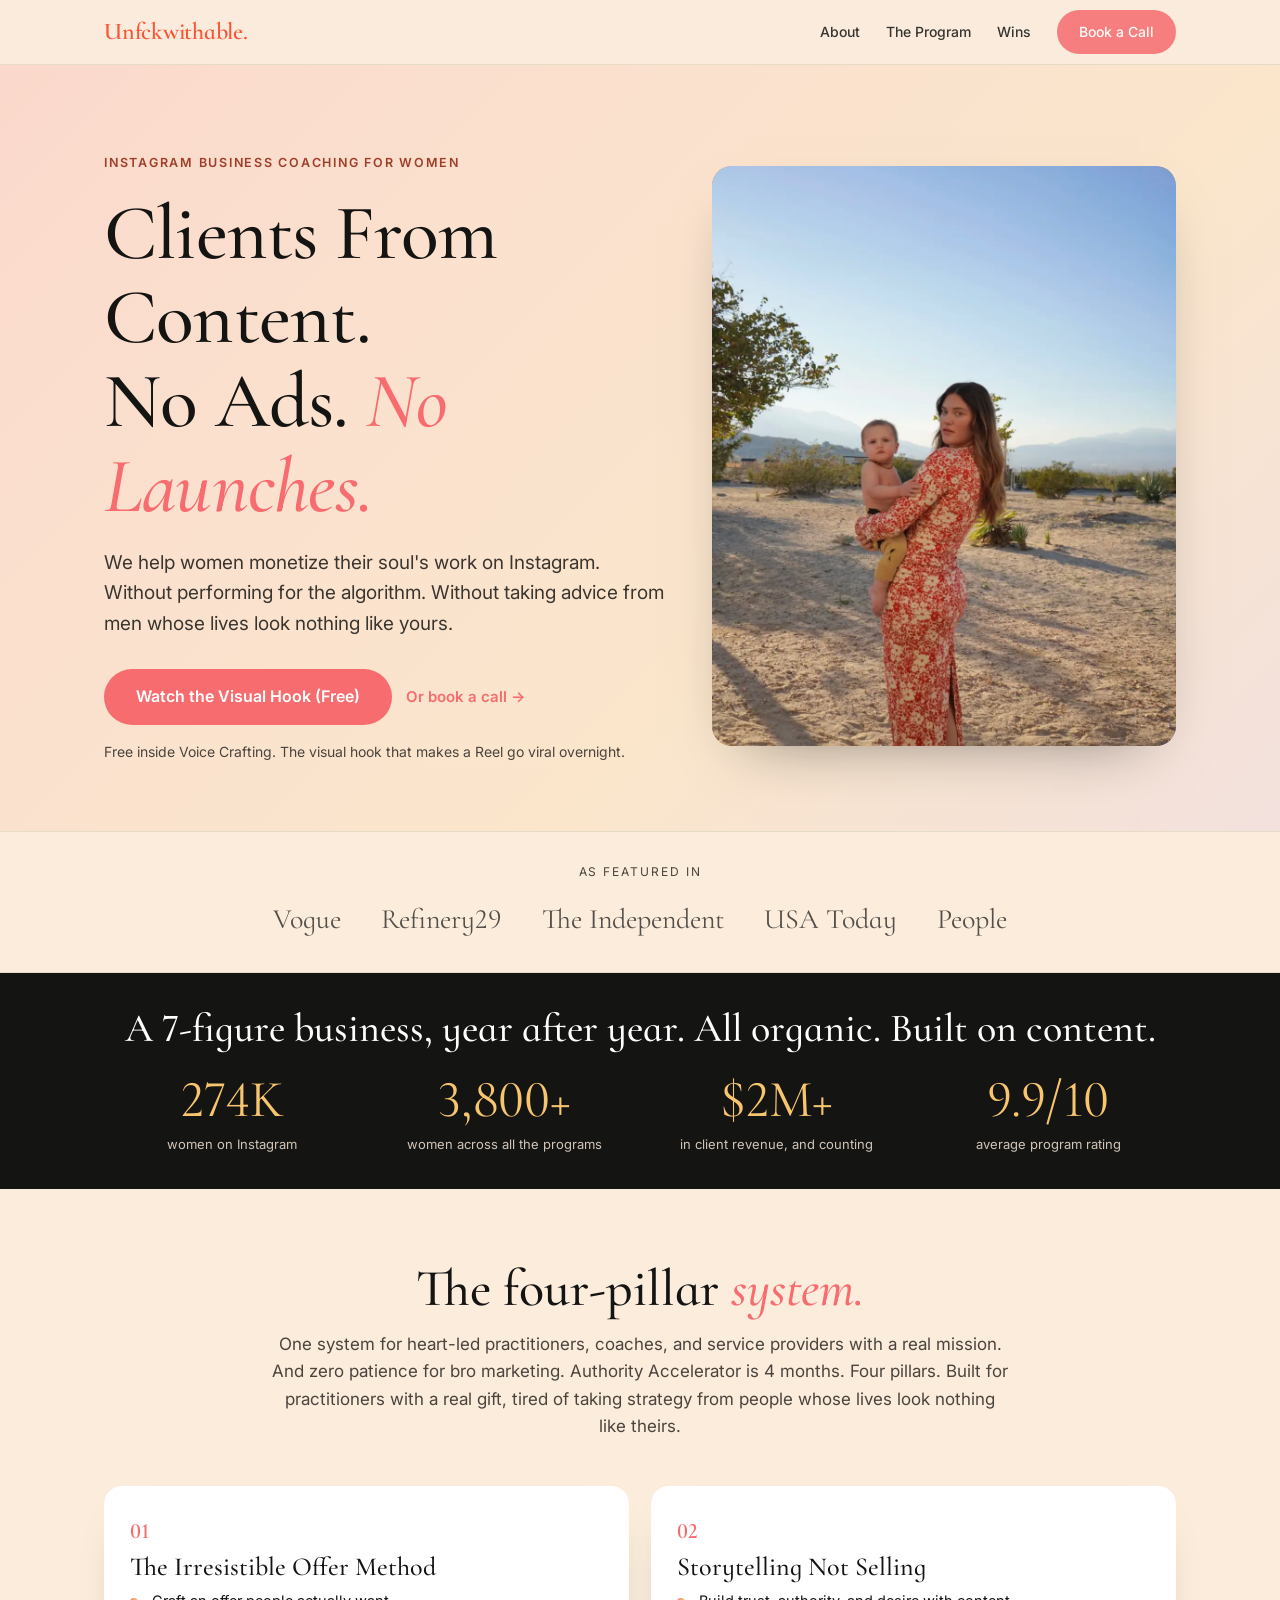
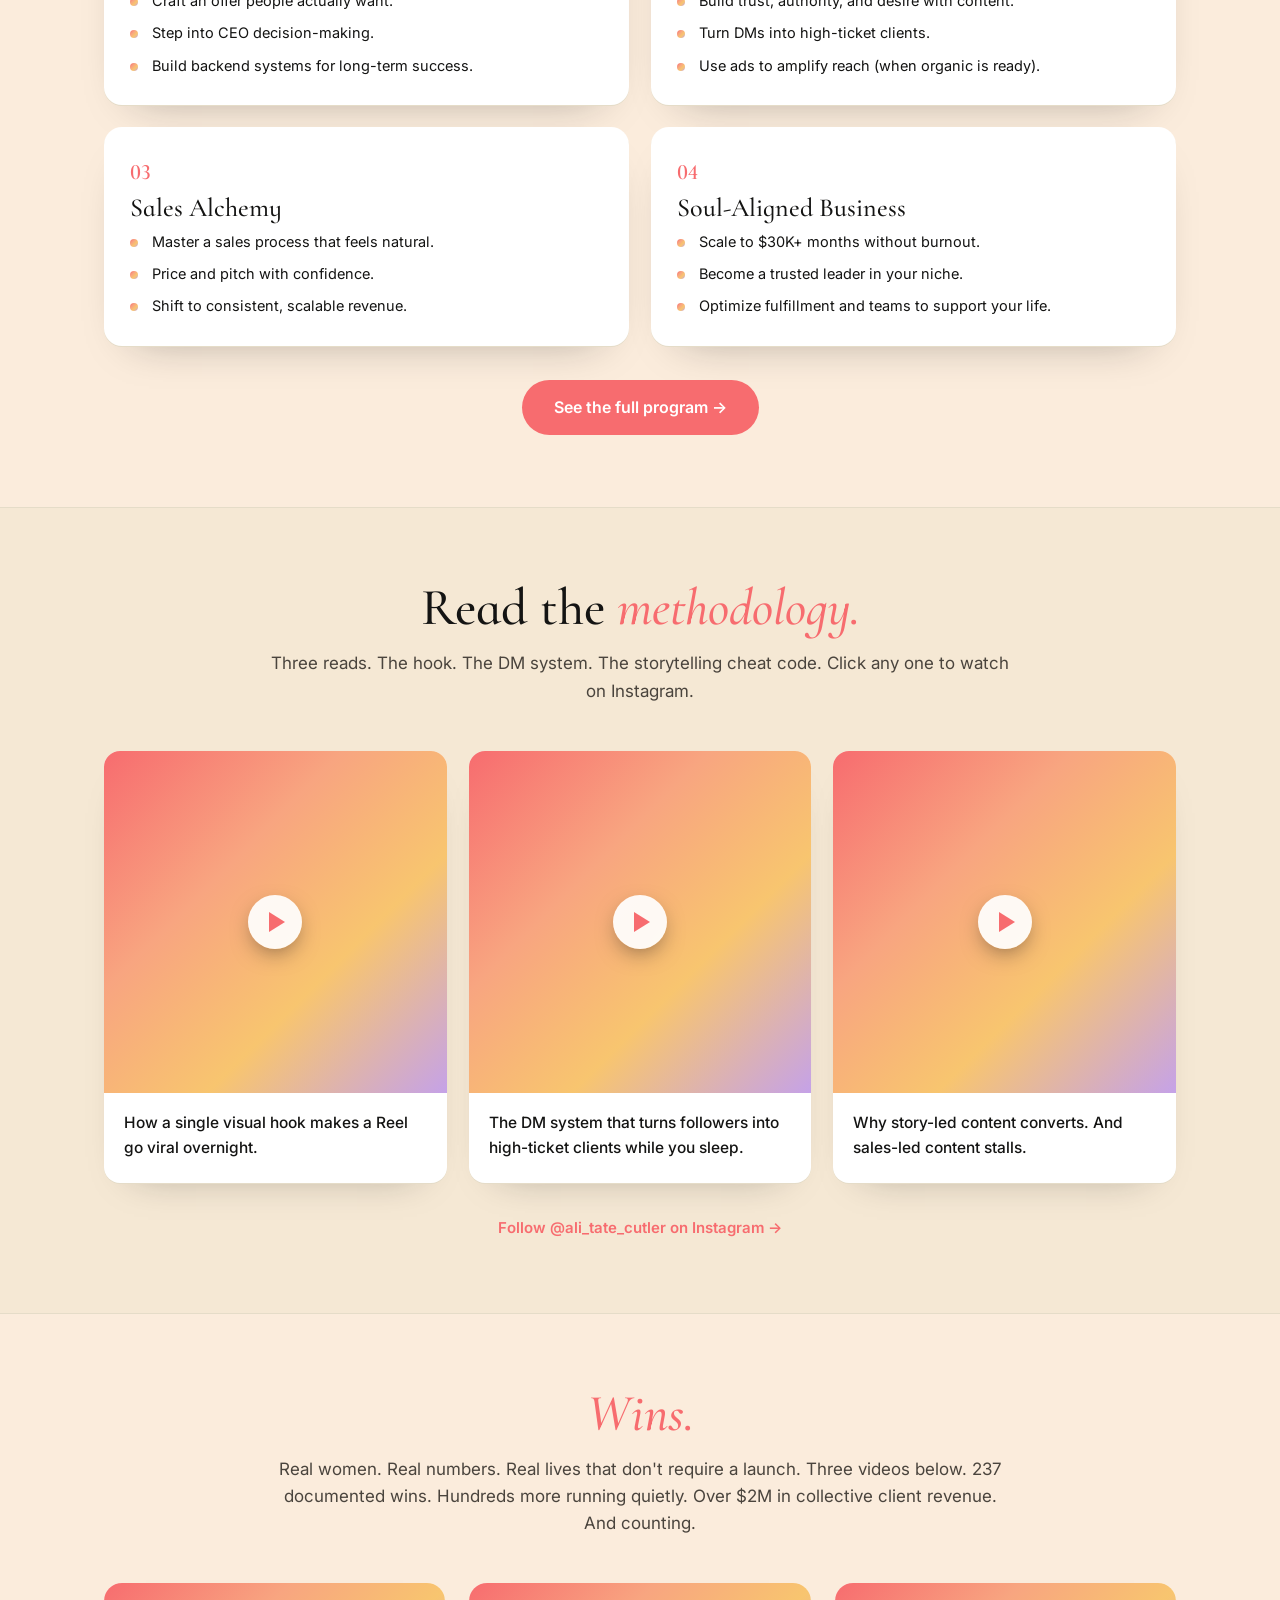
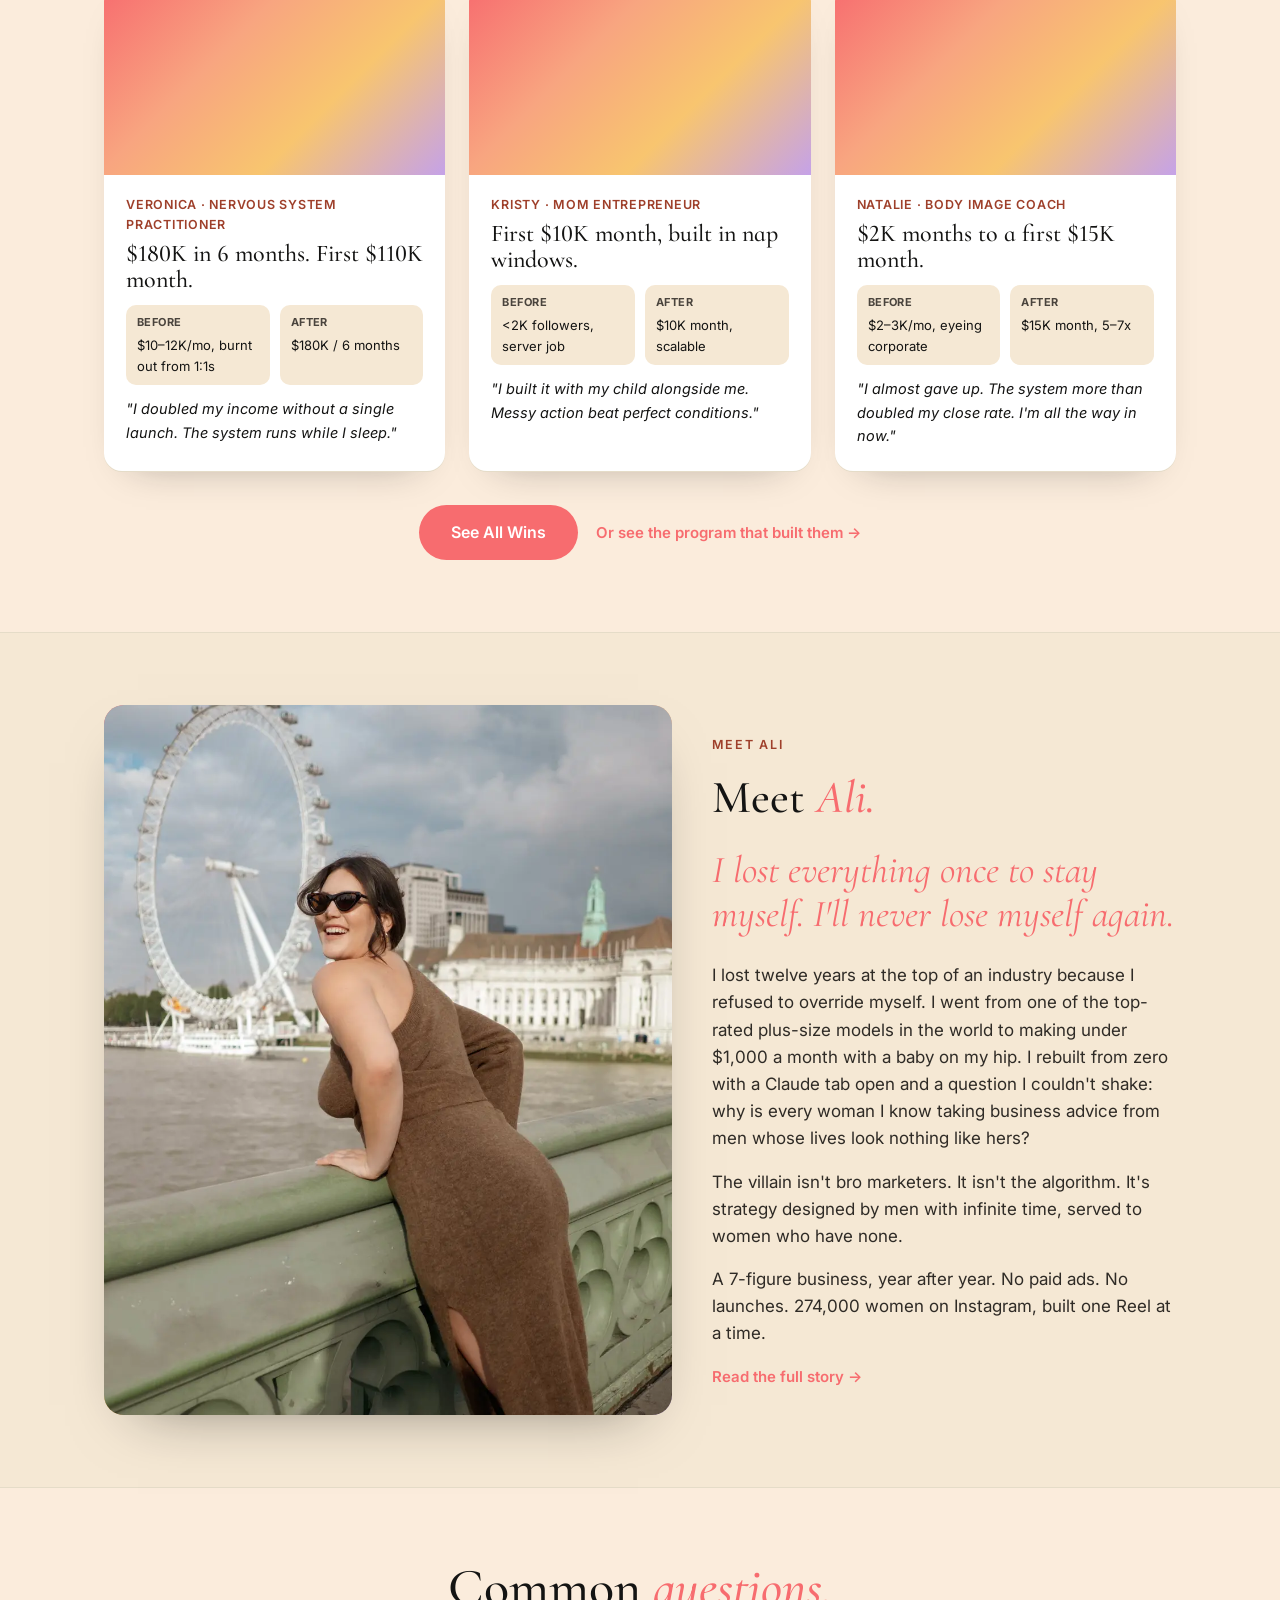
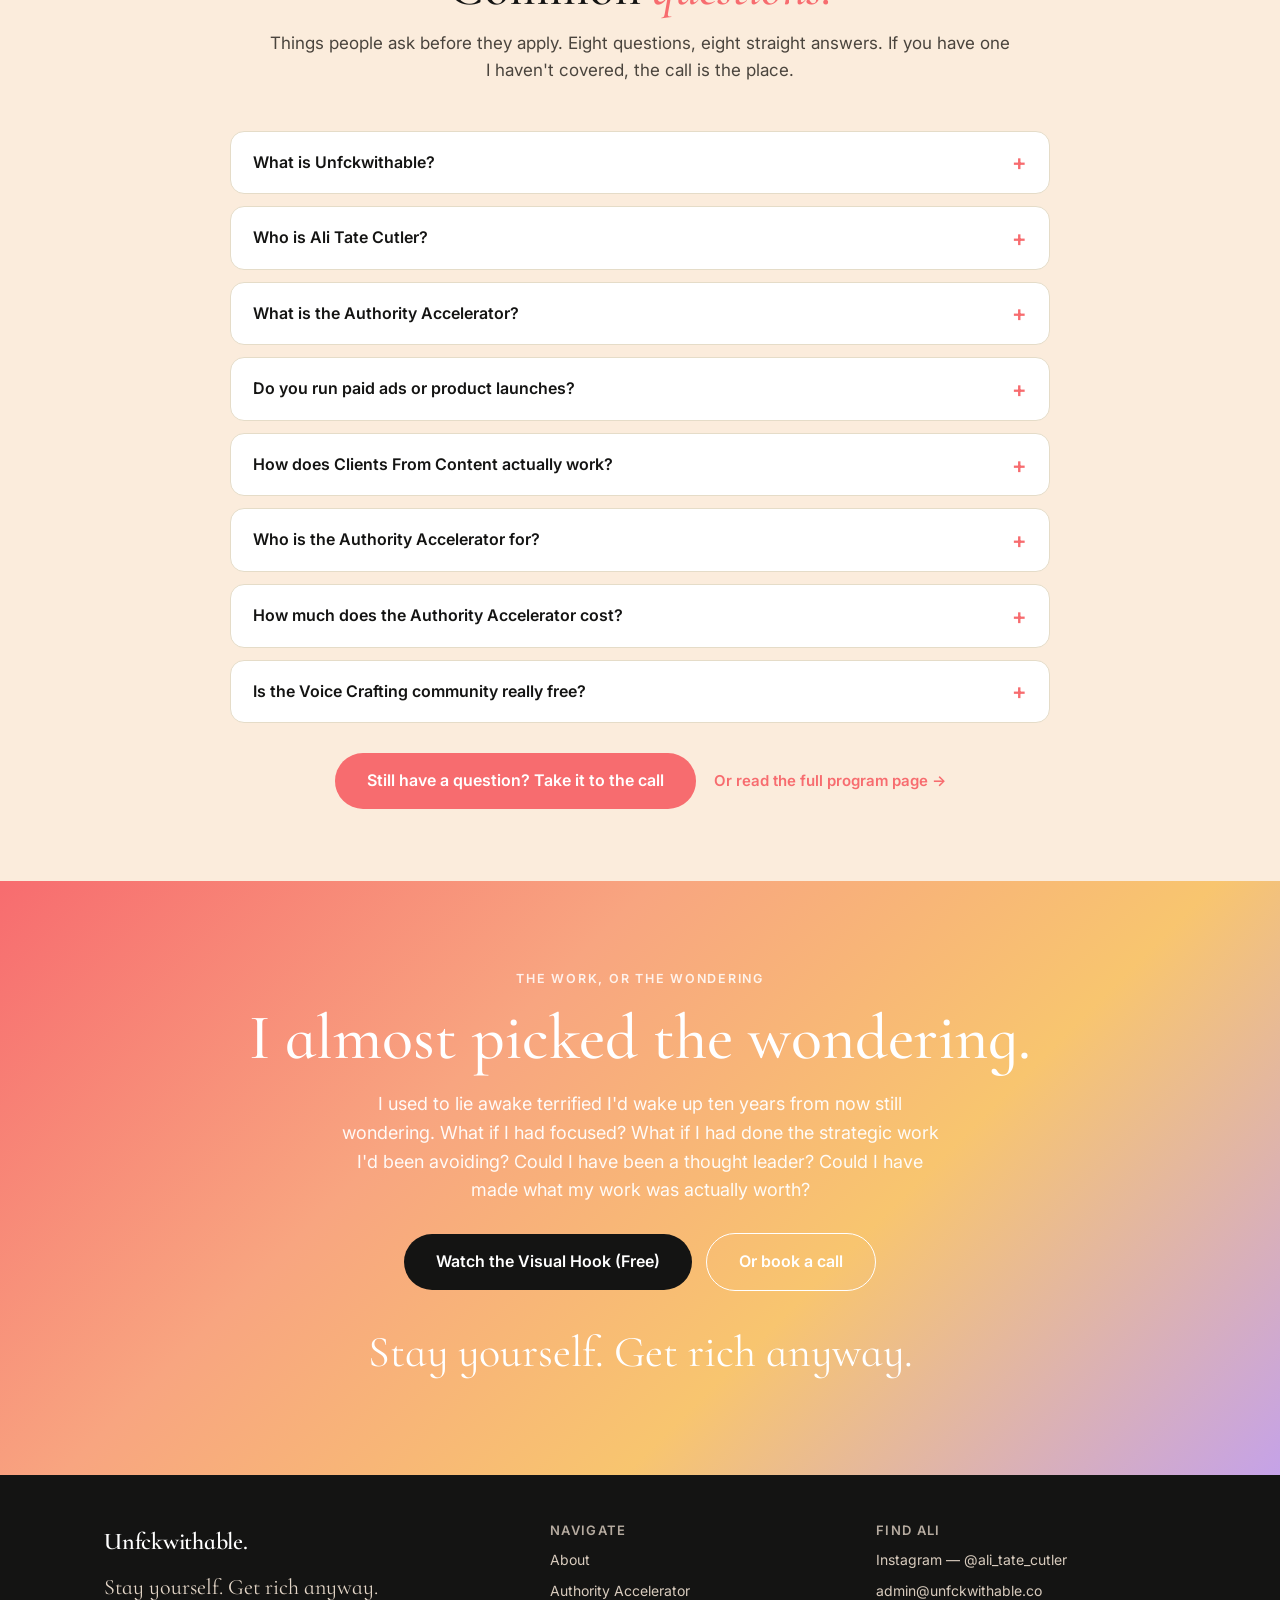
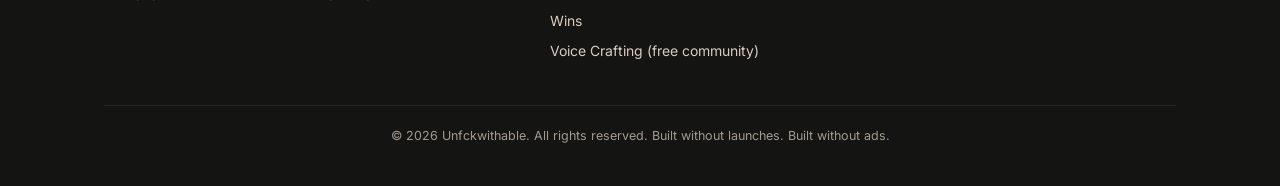
==== commit 037f97af: "Add files via upload" ====
--- a/index.html
+++ b/index.html
@@ -68,7 +68,7 @@
         <p class="hero-note">Free inside Voice Crafting. The visual hook that makes a Reel go viral overnight.</p>
       </div>
       <div class="portrait">
-        <img src="/photos/cutouts/desert-mom-baby-hero.webp" alt="Ali Tate Cutler, founder of Unfckwithable, holding her son in the desert">
+        <img src="/ali-hero.webp" alt="Ali Tate Cutler, founder of Unfckwithable, holding her son in the desert">
         <div class="ph"><span>Ali Tate Cutler</span></div>
       </div>
     </div>
@@ -133,7 +133,7 @@
     </div>
     <div class="wins3">
       <article class="wincard">
-        <div class="media" style="aspect-ratio:1280/2261"><iframe loading="lazy" src="https://player.vimeo.com/video/1113634108?h=72a4a84b4d&title=0&byline=0&portrait=0&dnt=1" title="Veronica case study" allow="fullscreen; picture-in-picture" allowfullscreen></iframe></div>
+        <div class="media" style="aspect-ratio:16/9"><iframe loading="lazy" src="https://player.vimeo.com/video/1113634108?h=72a4a84b4d&title=0&byline=0&portrait=0&dnt=1" title="Veronica case study" allow="fullscreen; picture-in-picture" allowfullscreen></iframe></div>
         <div class="body"><div class="who">Veronica &middot; Nervous System Practitioner</div><h3>$180K in 6 months. First $110K month.</h3><div class="ba"><div><span class="k">Before</span>$10&ndash;12K/mo, burnt out from 1:1s</div><div><span class="k">After</span>$180K / 6 months</div></div><div class="quote">"I doubled my income without a single launch. The system runs while I sleep."</div></div>
       </article>
       <article class="wincard">
@@ -156,7 +156,7 @@
   <div class="wrap">
     <div class="hero-grid">
       <div class="portrait">
-        <img src="/photos/approved/emerald-green-kids.jpg" alt="Ali Tate Cutler in an emerald green dress with her two children">
+        <img src="/ali-meet.webp" alt="Ali Tate Cutler in London">
         <div class="ph"><span>Ali Tate Cutler</span></div>
       </div>
       <div class="prose">
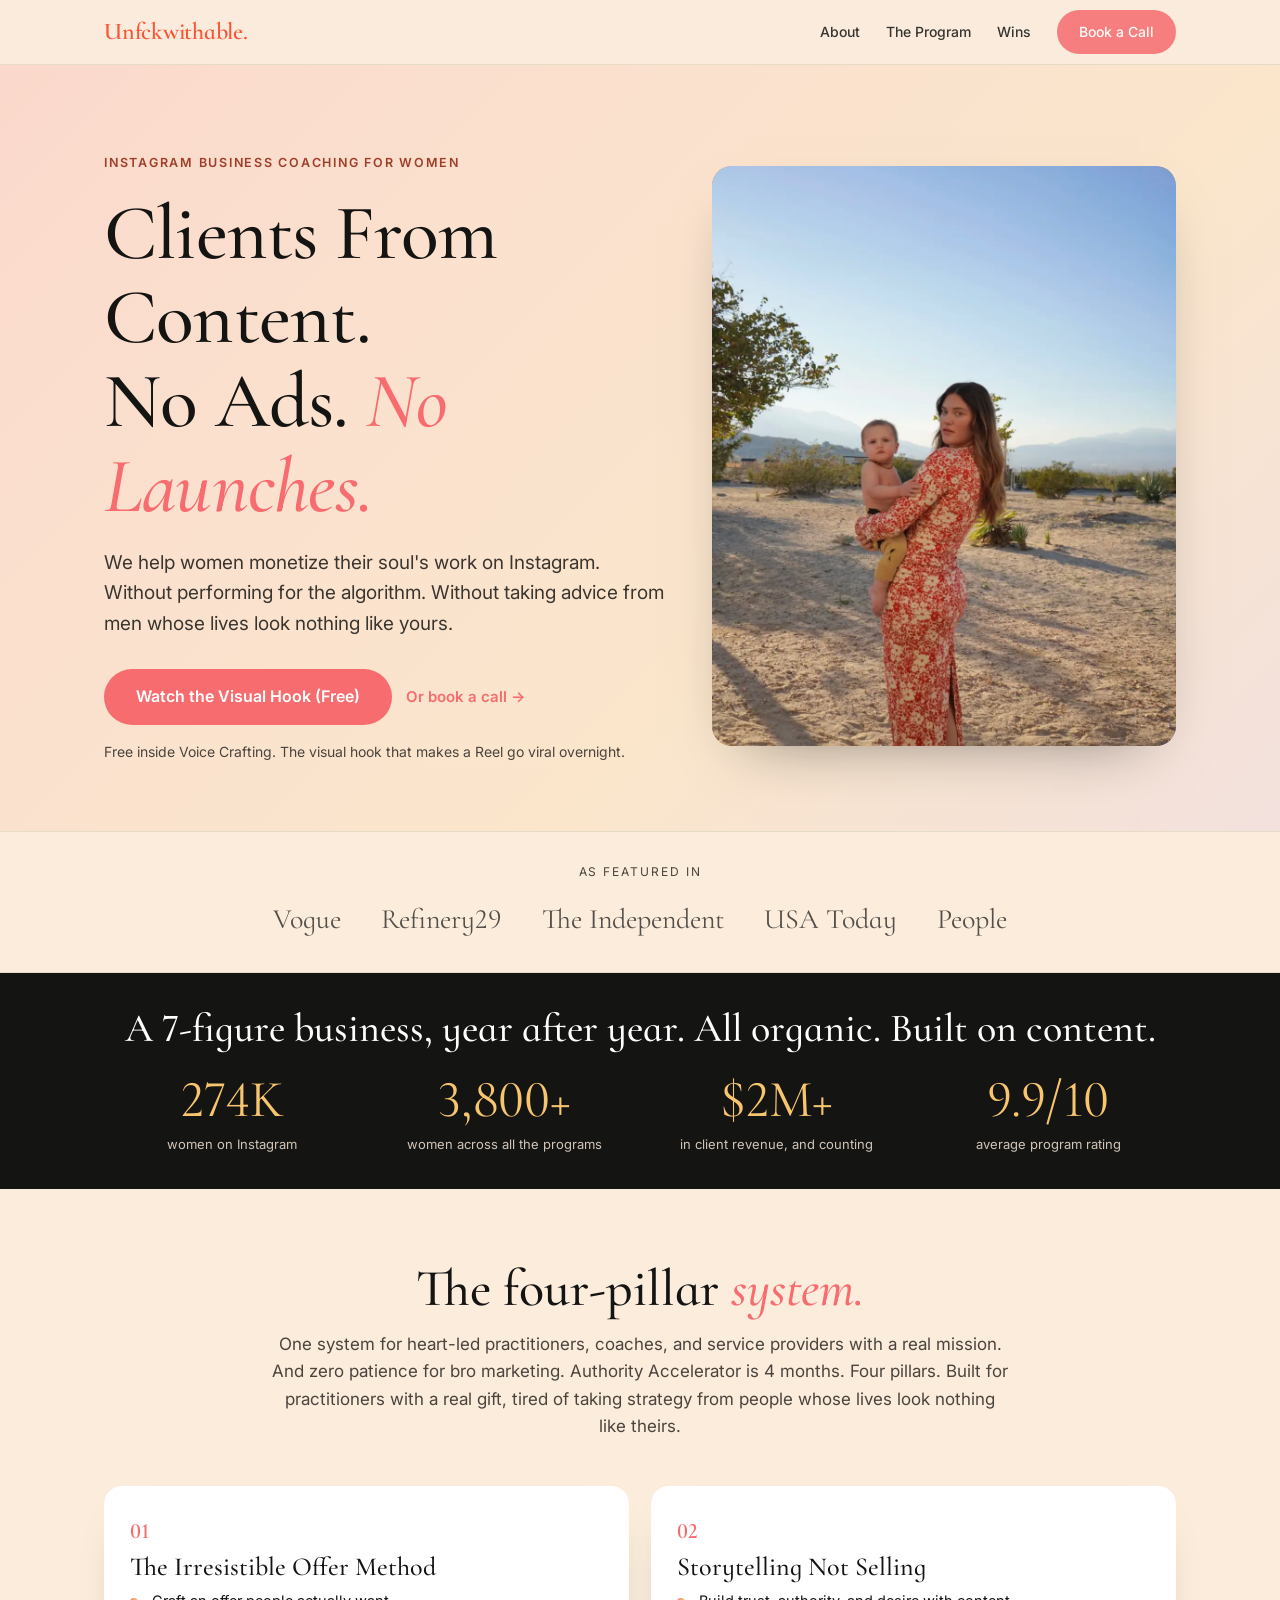
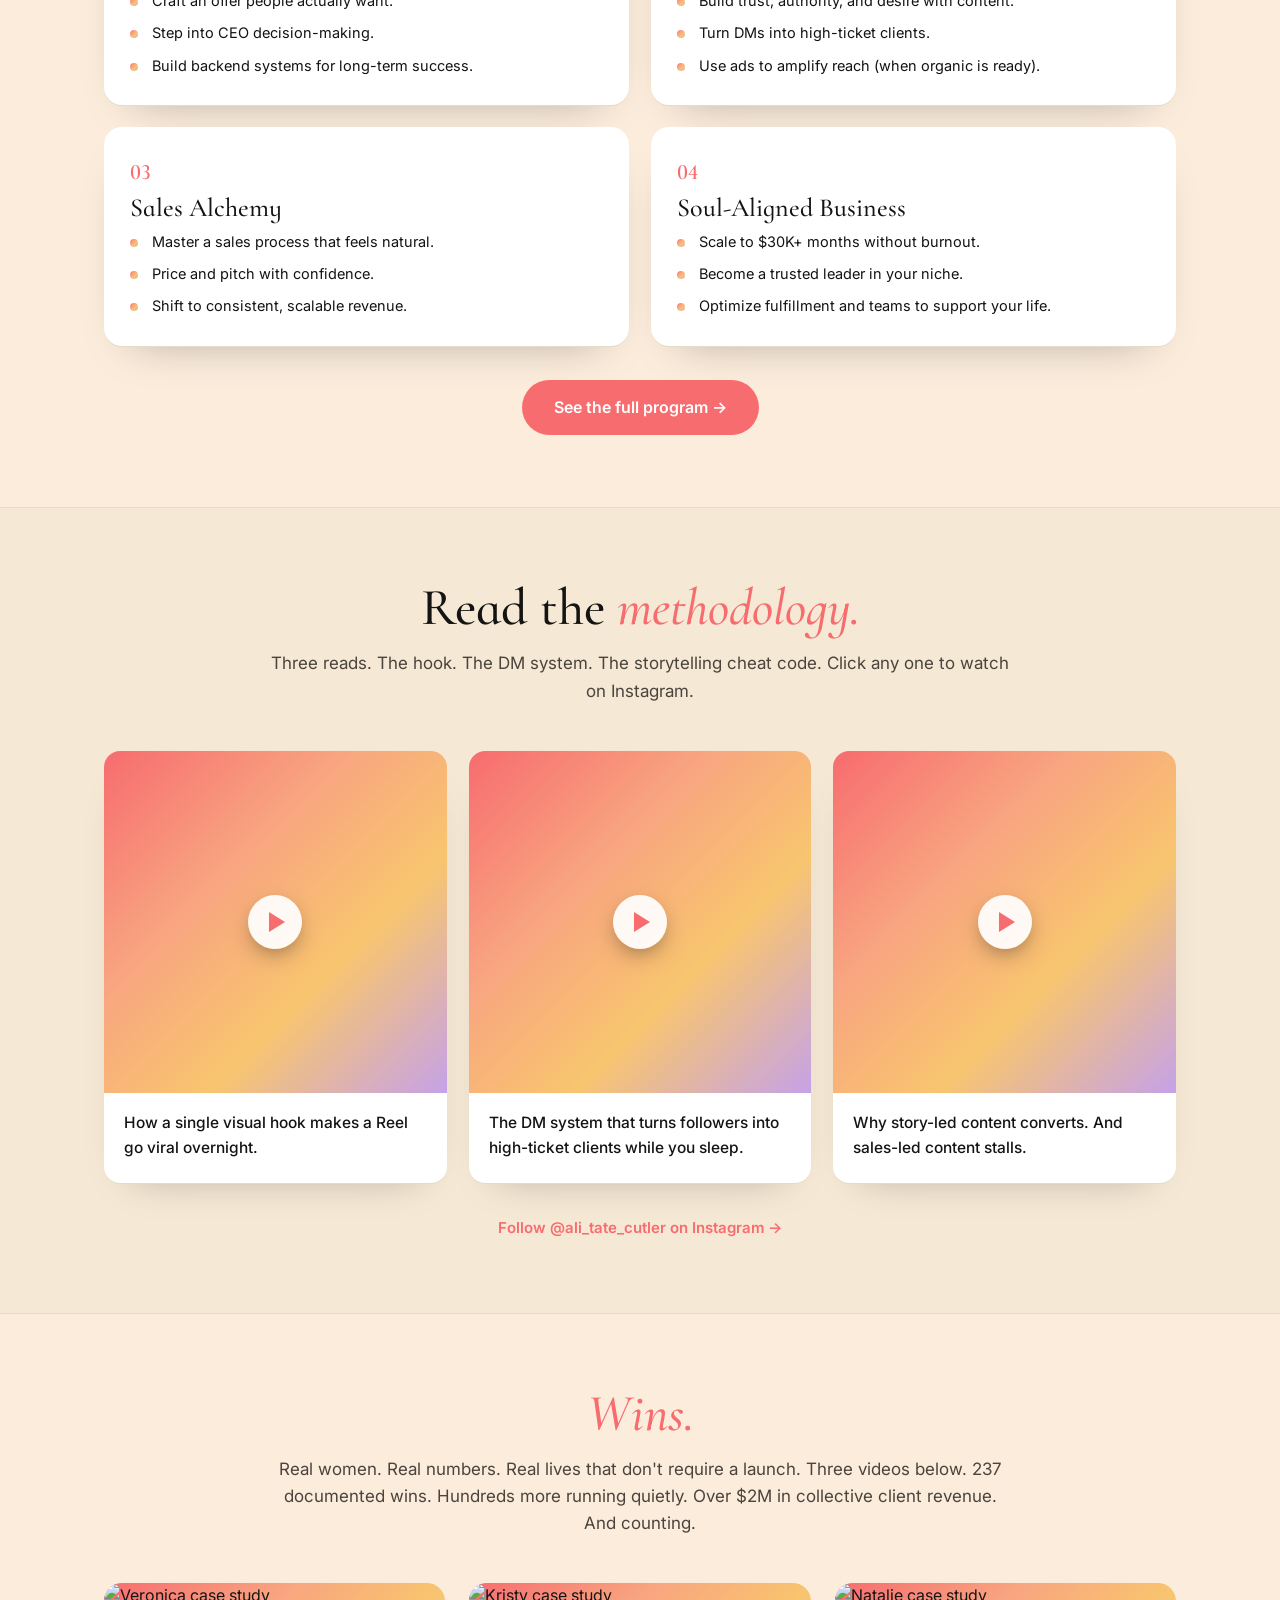
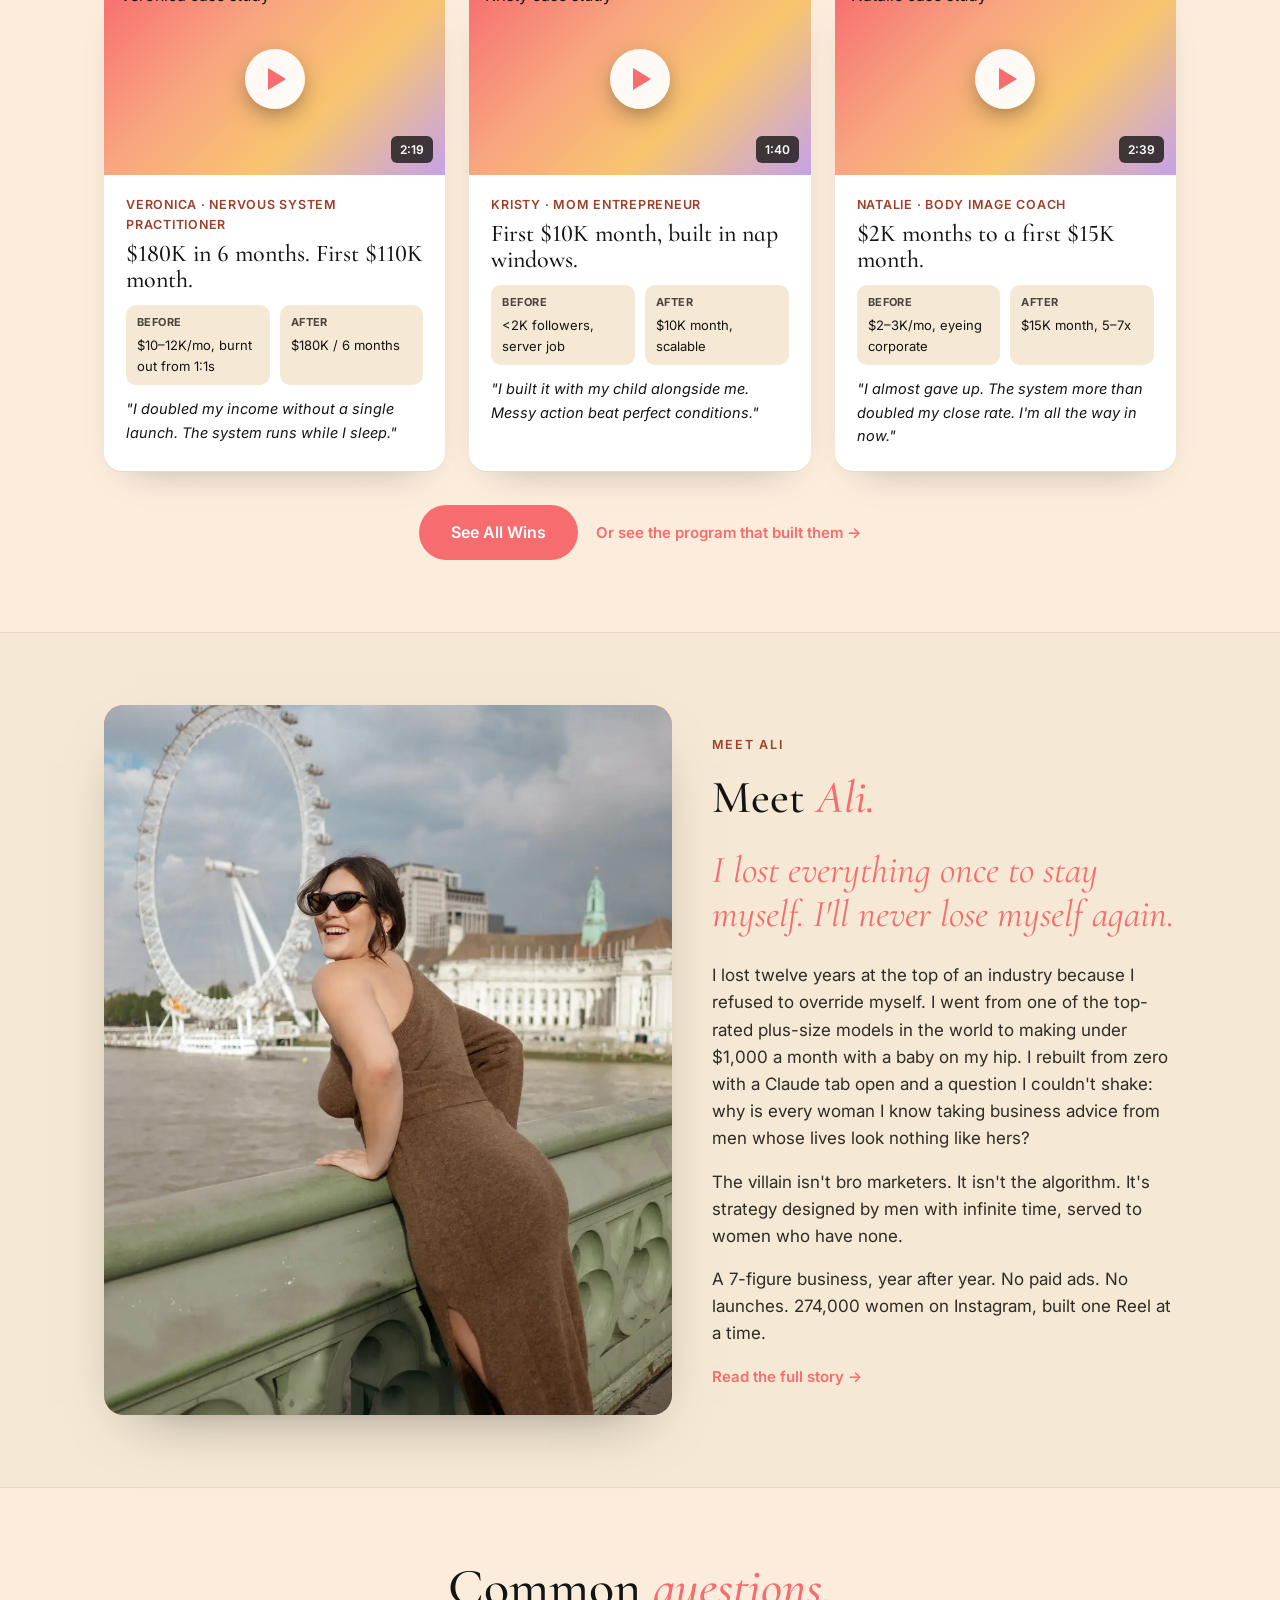
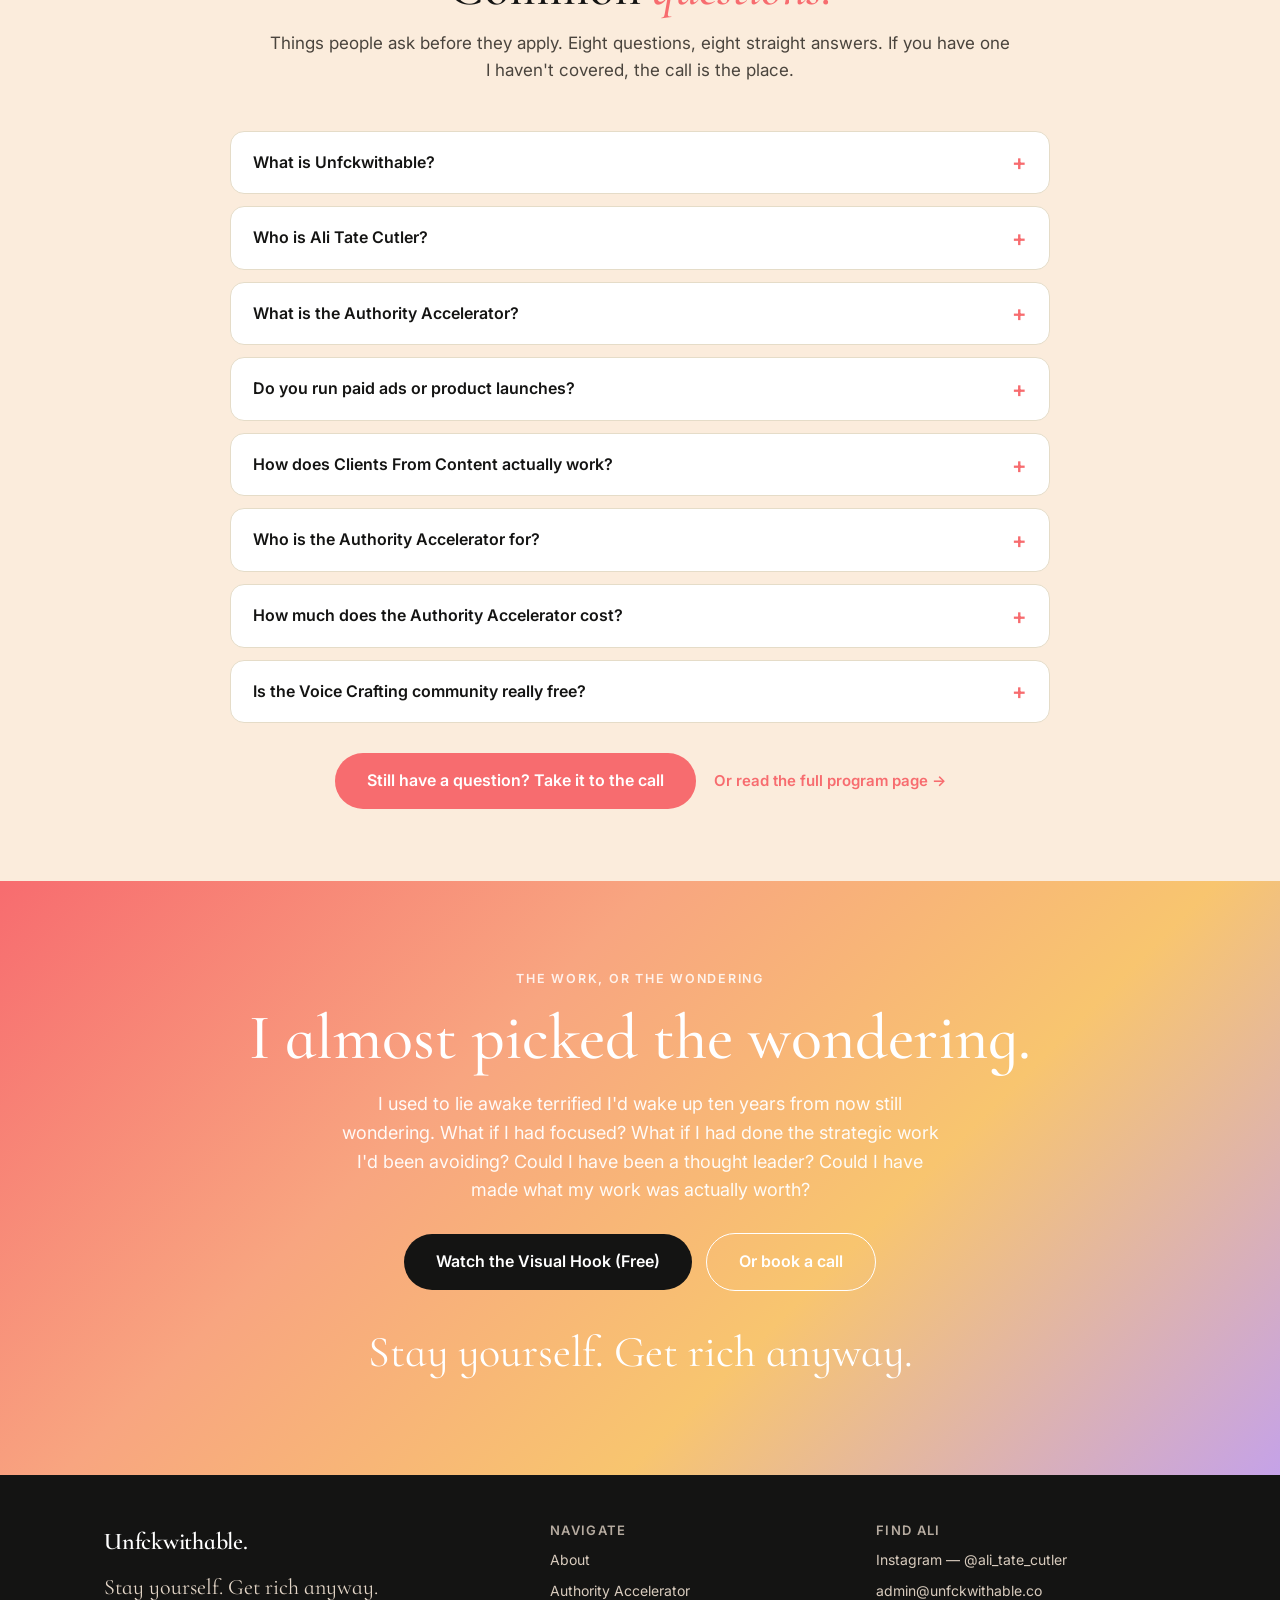
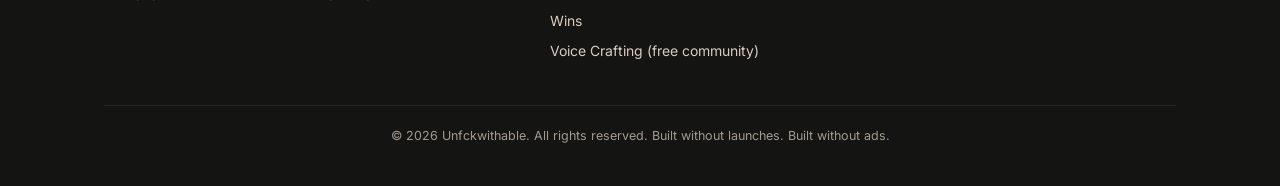
==== commit 70debca8: "Add files via upload" ====
--- a/index.html
+++ b/index.html
@@ -133,15 +133,15 @@
     </div>
     <div class="wins3">
       <article class="wincard">
-        <div class="media" style="aspect-ratio:16/9"><iframe loading="lazy" src="https://player.vimeo.com/video/1113634108?h=72a4a84b4d&title=0&byline=0&portrait=0&dnt=1" title="Veronica case study" allow="fullscreen; picture-in-picture" allowfullscreen></iframe></div>
+        <div class="media" data-embed="https://player.vimeo.com/video/1113634108?h=72a4a84b4d&autoplay=1&title=0&byline=0&portrait=0&dnt=1" data-orient="portrait" role="button" tabindex="0" aria-label="Play Veronica's case study"><img loading="lazy" src="https://i.vimeocdn.com/video/2170316535-d0839284d919a05a89022f87ff55b152e53dbfef259e929e119786424679ac24-d_1280" alt="Veronica case study"><span class="vplay"></span><span class="vdur">2:19</span></div>
         <div class="body"><div class="who">Veronica &middot; Nervous System Practitioner</div><h3>$180K in 6 months. First $110K month.</h3><div class="ba"><div><span class="k">Before</span>$10&ndash;12K/mo, burnt out from 1:1s</div><div><span class="k">After</span>$180K / 6 months</div></div><div class="quote">"I doubled my income without a single launch. The system runs while I sleep."</div></div>
       </article>
       <article class="wincard">
-        <div class="media"><iframe loading="lazy" src="https://player.vimeo.com/video/1176052543?h=6fcefdecab&title=0&byline=0&portrait=0&dnt=1" title="Kristy case study" allow="fullscreen; picture-in-picture" allowfullscreen></iframe></div>
+        <div class="media" data-embed="https://player.vimeo.com/video/1176052543?h=6fcefdecab&autoplay=1&title=0&byline=0&portrait=0&dnt=1" data-orient="landscape" role="button" tabindex="0" aria-label="Play Kristy's case study"><img loading="lazy" src="https://i.vimeocdn.com/video/2137021868-cda97cd9740f07d352c395d432613a479a540cdb5bbbd5fd3705861aa247fe43-d_1280" alt="Kristy case study"><span class="vplay"></span><span class="vdur">1:40</span></div>
         <div class="body"><div class="who">Kristy &middot; Mom Entrepreneur</div><h3>First $10K month, built in nap windows.</h3><div class="ba"><div><span class="k">Before</span>&lt;2K followers, server job</div><div><span class="k">After</span>$10K month, scalable</div></div><div class="quote">"I built it with my child alongside me. Messy action beat perfect conditions."</div></div>
       </article>
       <article class="wincard">
-        <div class="media"><iframe loading="lazy" src="https://player.vimeo.com/video/1184960800?h=1714ccabae&title=0&byline=0&portrait=0&dnt=1" title="Natalie case study" allow="fullscreen; picture-in-picture" allowfullscreen></iframe></div>
+        <div class="media" data-embed="https://player.vimeo.com/video/1184960800?h=1714ccabae&autoplay=1&title=0&byline=0&portrait=0&dnt=1" data-orient="landscape" role="button" tabindex="0" aria-label="Play Natalie's case study"><img loading="lazy" src="https://i.vimeocdn.com/video/2148242792-d73d603c60ae752b5da7e30c6339cd8e81ef8e4694881b7eafb9ed4b25c03c7c-d_1280" alt="Natalie case study"><span class="vplay"></span><span class="vdur">2:39</span></div>
         <div class="body"><div class="who">Natalie &middot; Body Image Coach</div><h3>$2K months to a first $15K month.</h3><div class="ba"><div><span class="k">Before</span>$2&ndash;3K/mo, eyeing corporate</div><div><span class="k">After</span>$15K month, 5&ndash;7x</div></div><div class="quote">"I almost gave up. The system more than doubled my close rate. I'm all the way in now."</div></div>
       </article>
     </div>
@@ -232,6 +232,8 @@
   </div>
 </footer>
 
+<div class="lb" id="lb" aria-hidden="true"><div class="lb-inner" id="lbInner"><button class="lb-close" id="lbClose" aria-label="Close video">&times;</button><div class="lb-frame" id="lbFrame"></div></div></div>
+
 <script src="/script.js"></script>
 </body>
 </html>
--- a/styles.css
+++ b/styles.css
@@ -114,8 +114,8 @@
 .wins3{display:grid;grid-template-columns:1fr;gap:24px}
 @media(min-width:820px){.wins3{grid-template-columns:repeat(3,1fr)}}
 .wincard{background:#fff;border-radius:18px;overflow:hidden;box-shadow:0 1px 0 var(--edge),0 18px 40px -28px rgba(20,20,19,.4);display:flex;flex-direction:column}
-.wincard .media{position:relative;width:100%;aspect-ratio:16/9;background:var(--grad);overflow:hidden;cursor:pointer}
-.wincard .media iframe{position:absolute;inset:0;width:100%;height:100%;border:0}
+.wincard .media{position:relative;width:100%;aspect-ratio:16/9;background:var(--grad);overflow:hidden;cursor:pointer;border:0;padding:0;display:block}
+.wincard .media img{position:absolute;inset:0;width:100%;height:100%;object-fit:cover;object-position:center;display:block}
 .wincard .body{padding:20px 22px 24px}
 .wincard .who{font-size:12.5px;font-weight:600;letter-spacing:.06em;text-transform:uppercase;color:var(--terracotta)}
 .wincard h3{font-size:24px;margin:6px 0 12px}
@@ -129,10 +129,21 @@
 @media(min-width:640px){.masonry{column-count:2}}
 @media(min-width:980px){.masonry{column-count:3}}
 .vcard{break-inside:avoid;-webkit-column-break-inside:avoid;page-break-inside:avoid;display:inline-block;width:100%;margin:0 0 30px;background:#fff;border-radius:18px;overflow:hidden;box-shadow:0 1px 0 var(--edge),0 18px 40px -28px rgba(20,20,19,.4)}
-.vcard .media{position:relative;width:100%;background:var(--grad);overflow:hidden}
-.vcard .media iframe{position:absolute;inset:0;width:100%;height:100%;border:0}
-.vcard .media.pending{display:flex;align-items:center;justify-content:center;text-align:center;color:#fff;aspect-ratio:16/9}
-.vcard .media.pending .pname{font-family:'Cormorant Infant',serif;font-size:36px;font-weight:600;text-shadow:0 2px 14px rgba(0,0,0,.28)}
+.vcard .media{position:relative;width:100%;aspect-ratio:16/9;background:var(--grad);overflow:hidden;cursor:pointer;border:0;padding:0;display:block}
+.vcard .media img{position:absolute;inset:0;width:100%;height:100%;object-fit:cover;object-position:center;display:block}
+/* play button + duration + lightbox (shared) */
+.vplay{position:absolute;left:50%;top:50%;transform:translate(-50%,-50%);width:60px;height:60px;border-radius:50%;background:rgba(255,255,255,.92);display:flex;align-items:center;justify-content:center;box-shadow:0 8px 24px -6px rgba(20,20,19,.55);transition:transform .2s,background .2s;z-index:2}
+.media:hover .vplay{transform:translate(-50%,-50%) scale(1.08);background:#fff}
+.vplay::after{content:"";width:0;height:0;border-left:18px solid var(--coral);border-top:11px solid transparent;border-bottom:11px solid transparent;margin-left:5px}
+.vdur{position:absolute;right:12px;bottom:12px;background:rgba(20,20,19,.78);color:#fff;font-size:12px;font-weight:600;padding:4px 9px;border-radius:6px;z-index:2}
+.lb{position:fixed;inset:0;z-index:100;background:rgba(20,20,19,.88);display:none;align-items:center;justify-content:center;padding:20px;backdrop-filter:blur(4px)}
+.lb.open{display:flex}
+.lb-inner{position:relative;width:100%;max-width:min(92vw,900px)}
+.lb-inner.portrait{max-width:min(92vw,460px)}
+.lb-frame{position:relative;width:100%;padding-top:56.25%;background:#000;border-radius:12px;overflow:hidden}
+.lb-frame.portrait{padding-top:177.78%}
+.lb-frame iframe{position:absolute;inset:0;width:100%;height:100%;border:0}
+.lb-close{position:absolute;top:-46px;right:0;background:none;border:0;color:#fff;font-size:32px;cursor:pointer;line-height:1}
 .ribbon{position:absolute;left:14px;top:14px;background:var(--plum);color:#fff;font-size:11px;font-weight:700;letter-spacing:.08em;text-transform:uppercase;padding:5px 10px;border-radius:6px;z-index:2}
 .vcard .body{padding:20px 22px 24px}
 .vcard .name{font-family:'Cormorant Infant',serif;font-size:27px;font-weight:600;line-height:1}
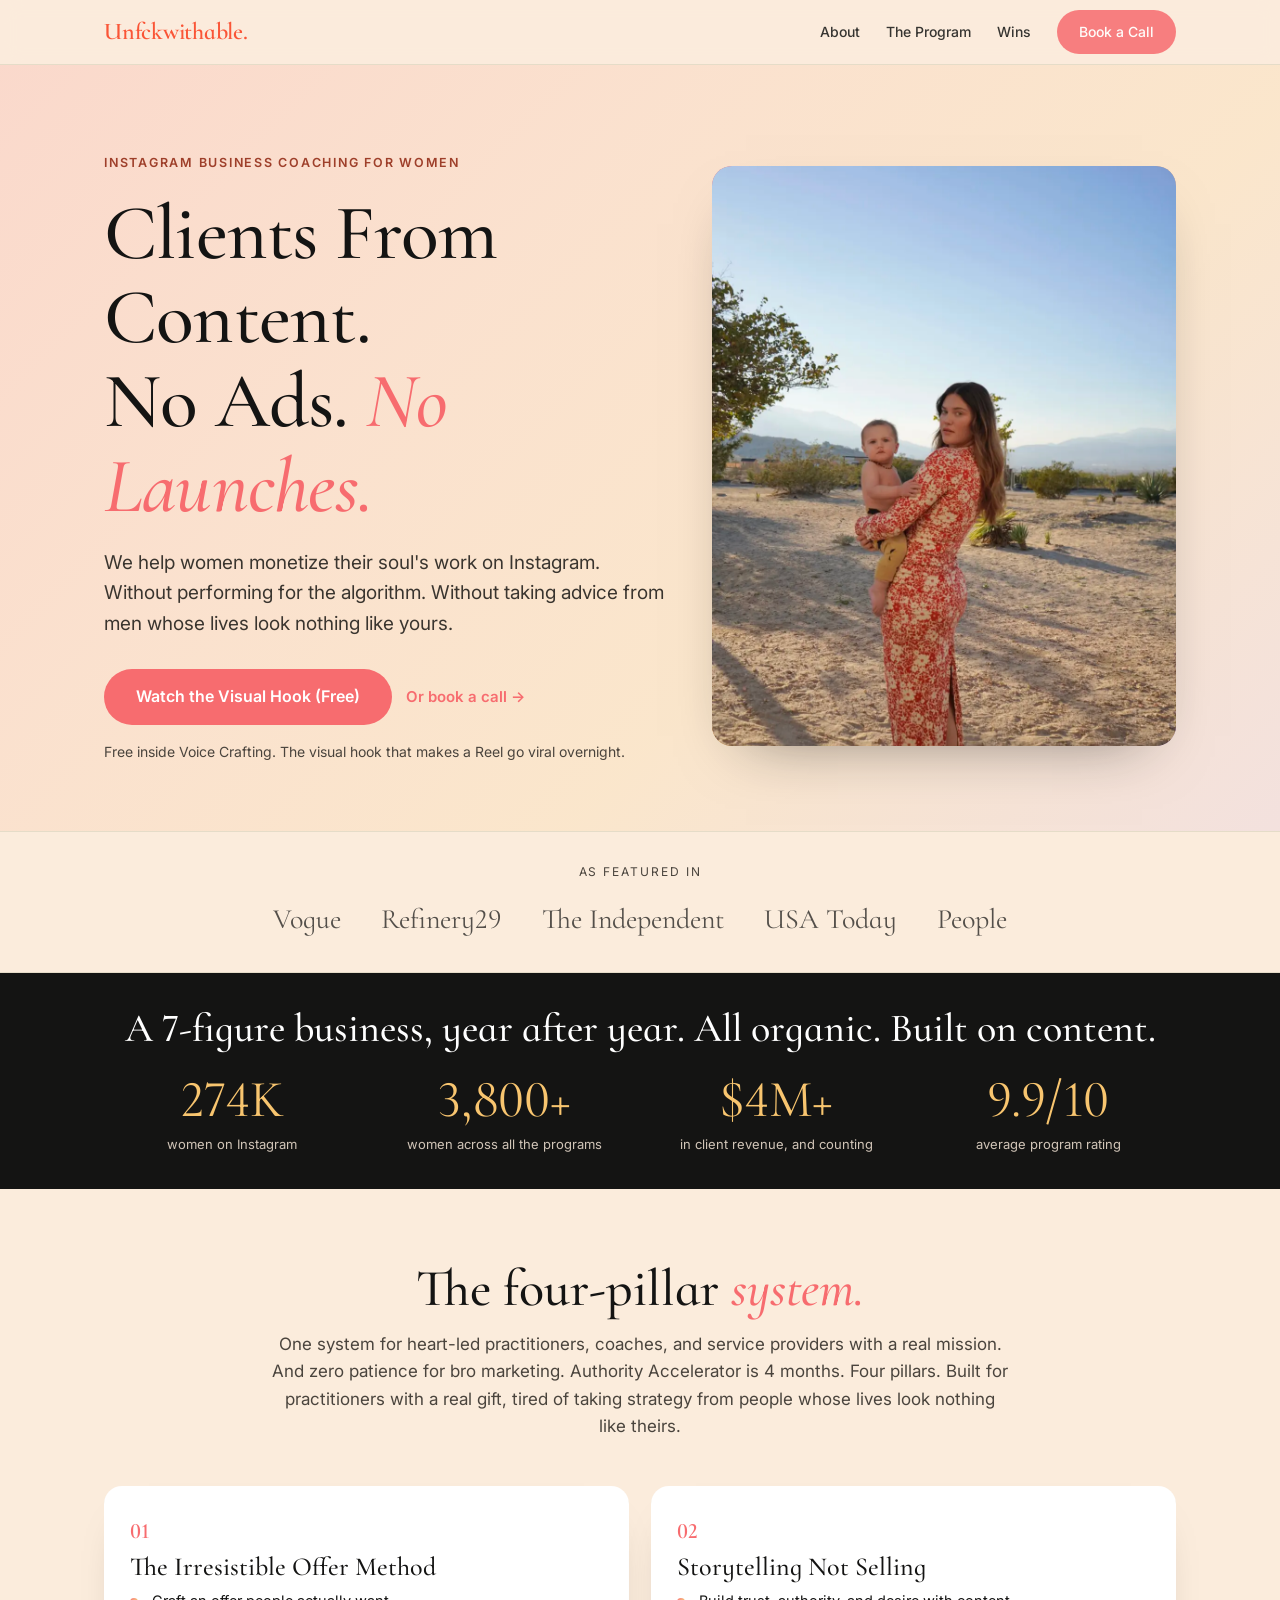
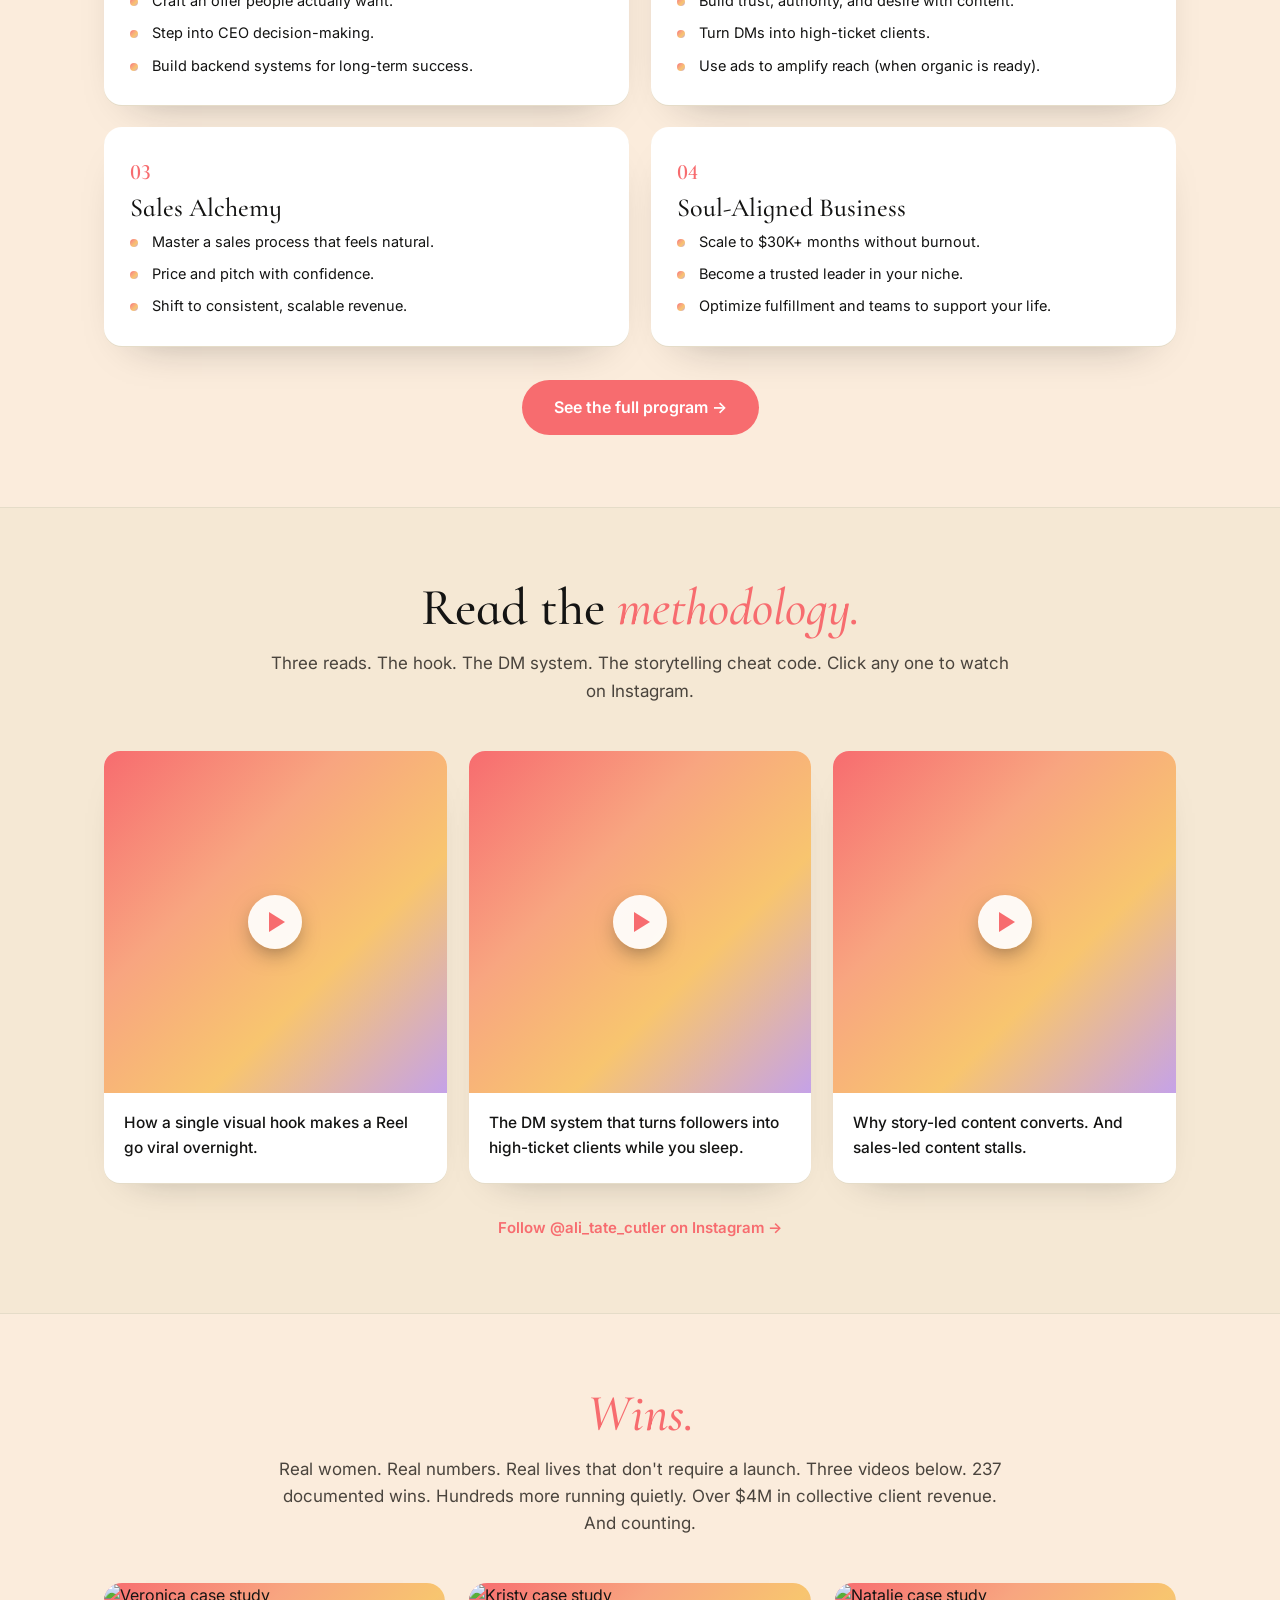
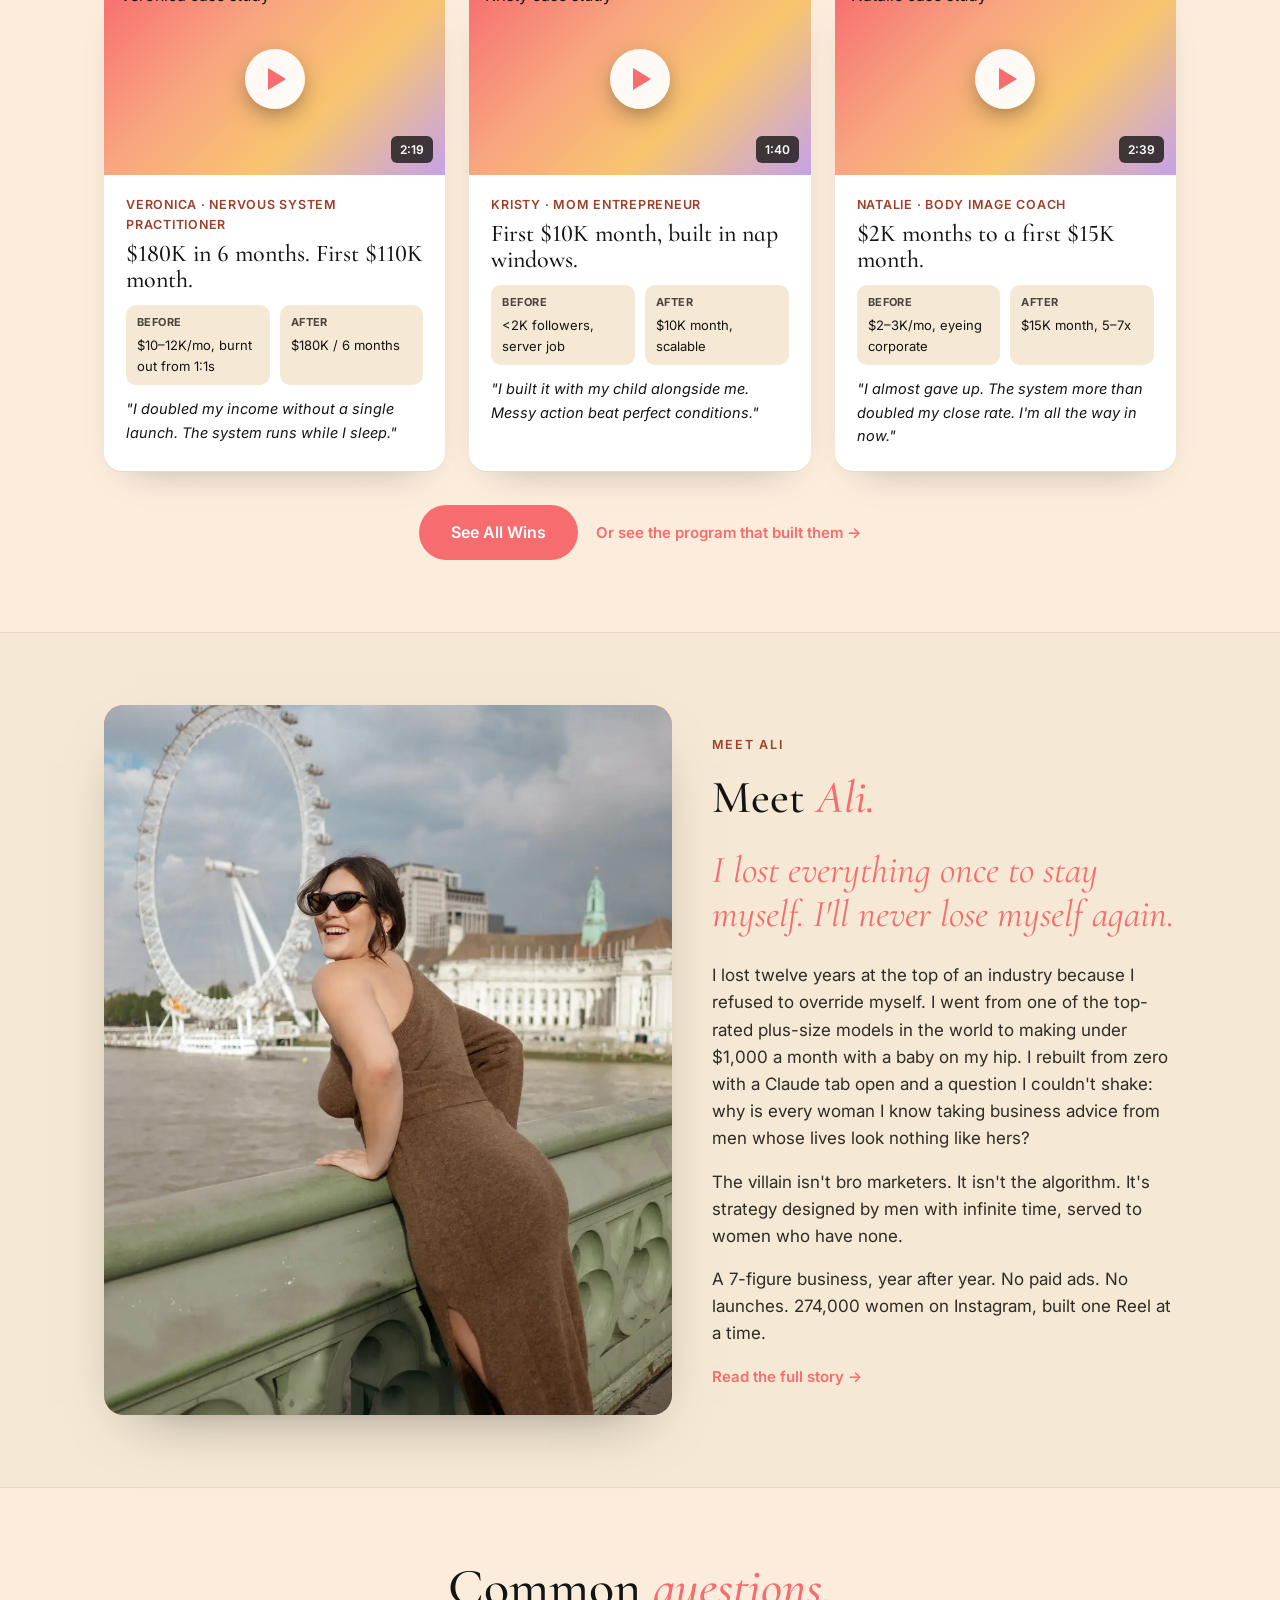
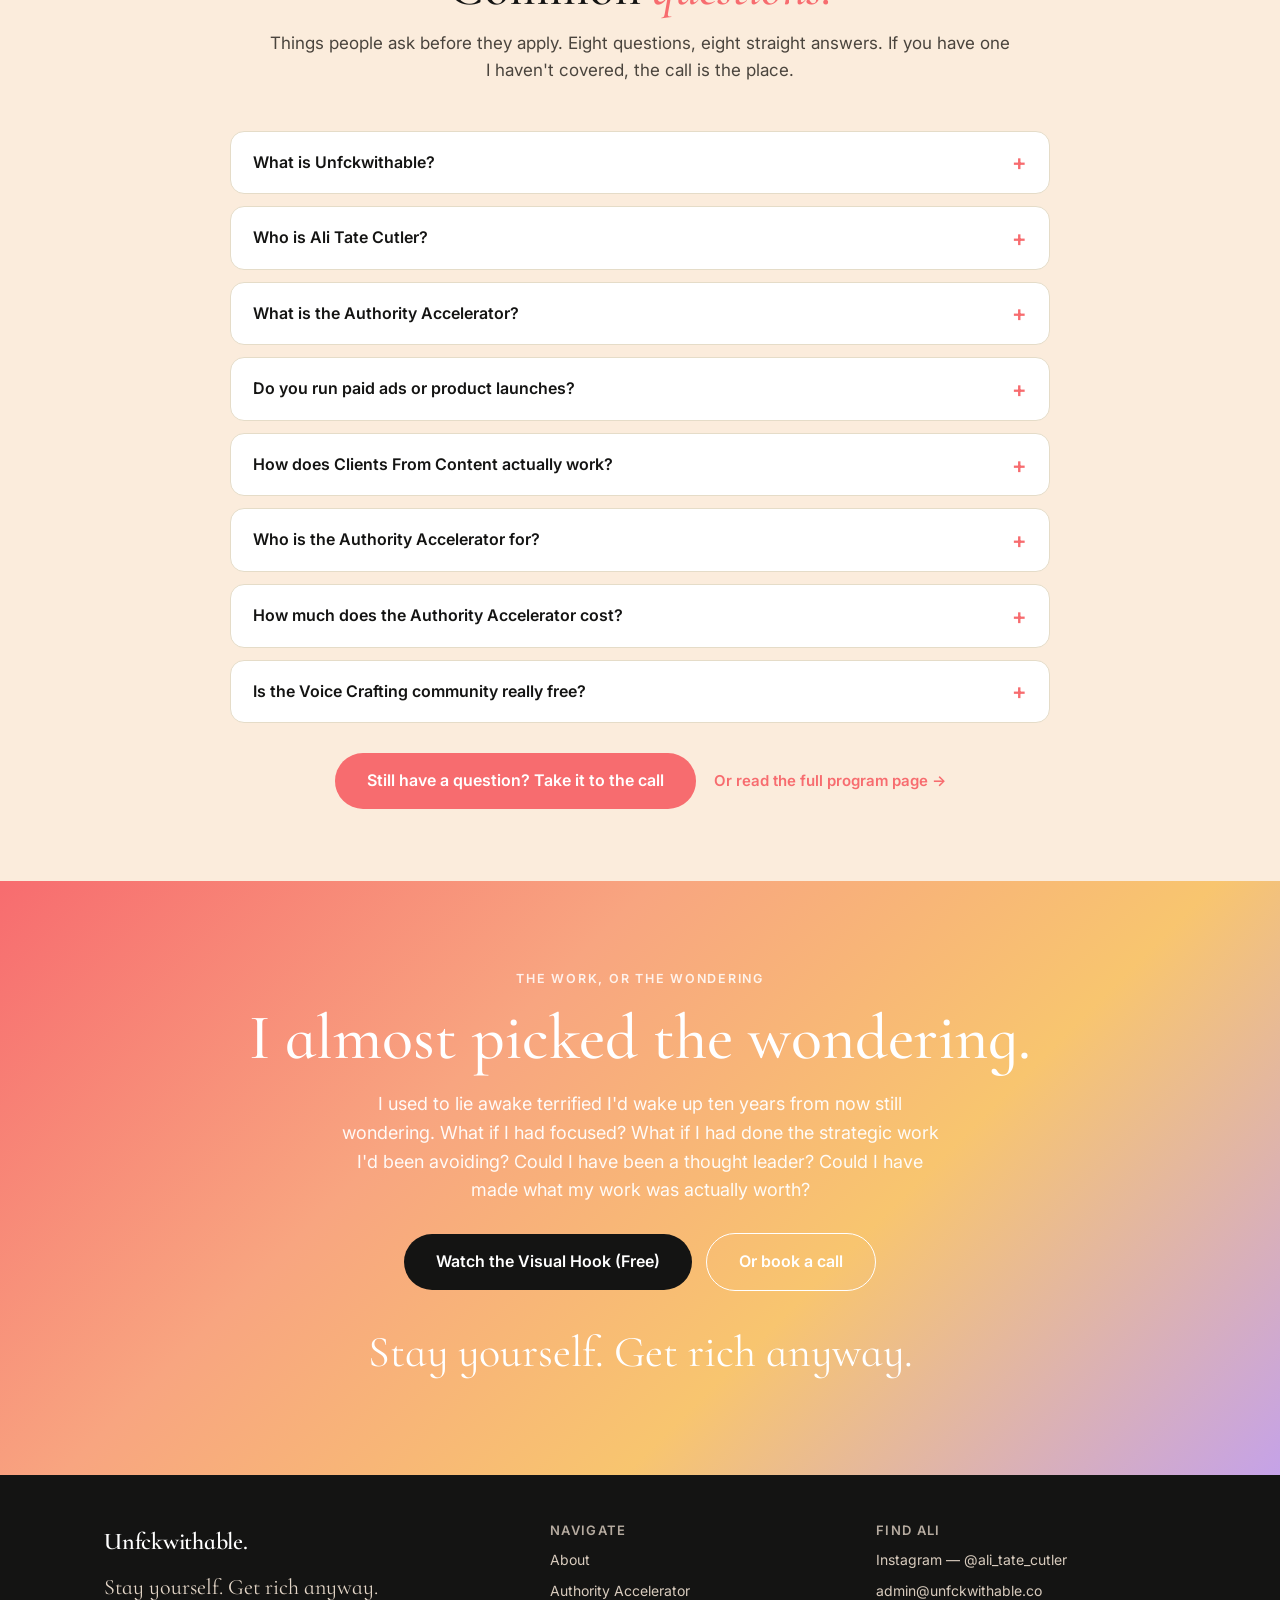
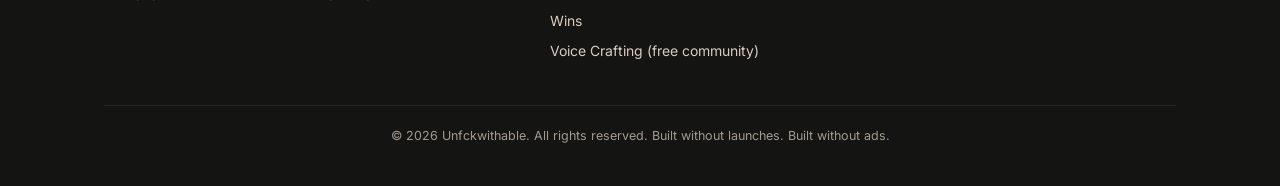
==== commit 4a1d744f: "Add 8 new case studies to /wins (Caroline first), update client revenue to $4M+" ====
--- a/index.html
+++ b/index.html
@@ -10,7 +10,7 @@
 <meta property="og:type" content="website">
 <meta property="og:site_name" content="Unfckwithable.">
 <meta property="og:title" content="Clients From Content. No Ads. No Launches.">
-<meta property="og:description" content="We help women monetize their soul's work on Instagram. No launches. No ads. Over $2M in collective client revenue.">
+<meta property="og:description" content="We help women monetize their soul's work on Instagram. No launches. No ads. Over $4M in collective client revenue.">
 <meta property="og:url" content="https://unfckwithable.co/">
 <meta property="og:image" content="https://unfckwithable.co/og/home.jpg">
 <meta name="twitter:card" content="summary_large_image">
@@ -88,7 +88,7 @@
     <div class="proof-grid">
       <div><div class="n">274K</div><div class="l">women on Instagram</div></div>
       <div><div class="n">3,800+</div><div class="l">women across all the programs</div></div>
-      <div><div class="n">$2M+</div><div class="l">in client revenue, and counting</div></div>
+      <div><div class="n">$4M+</div><div class="l">in client revenue, and counting</div></div>
       <div><div class="n">9.9/10</div><div class="l">average program rating</div></div>
     </div>
   </div>
@@ -129,7 +129,7 @@
   <div class="wrap">
     <div class="sec-head">
       <h2><span class="accent">Wins.</span></h2>
-      <p>Real women. Real numbers. Real lives that don't require a launch. Three videos below. 237 documented wins. Hundreds more running quietly. Over $2M in collective client revenue. And counting.</p>
+      <p>Real women. Real numbers. Real lives that don't require a launch. Three videos below. 237 documented wins. Hundreds more running quietly. Over $4M in collective client revenue. And counting.</p>
     </div>
     <div class="wins3">
       <article class="wincard">
